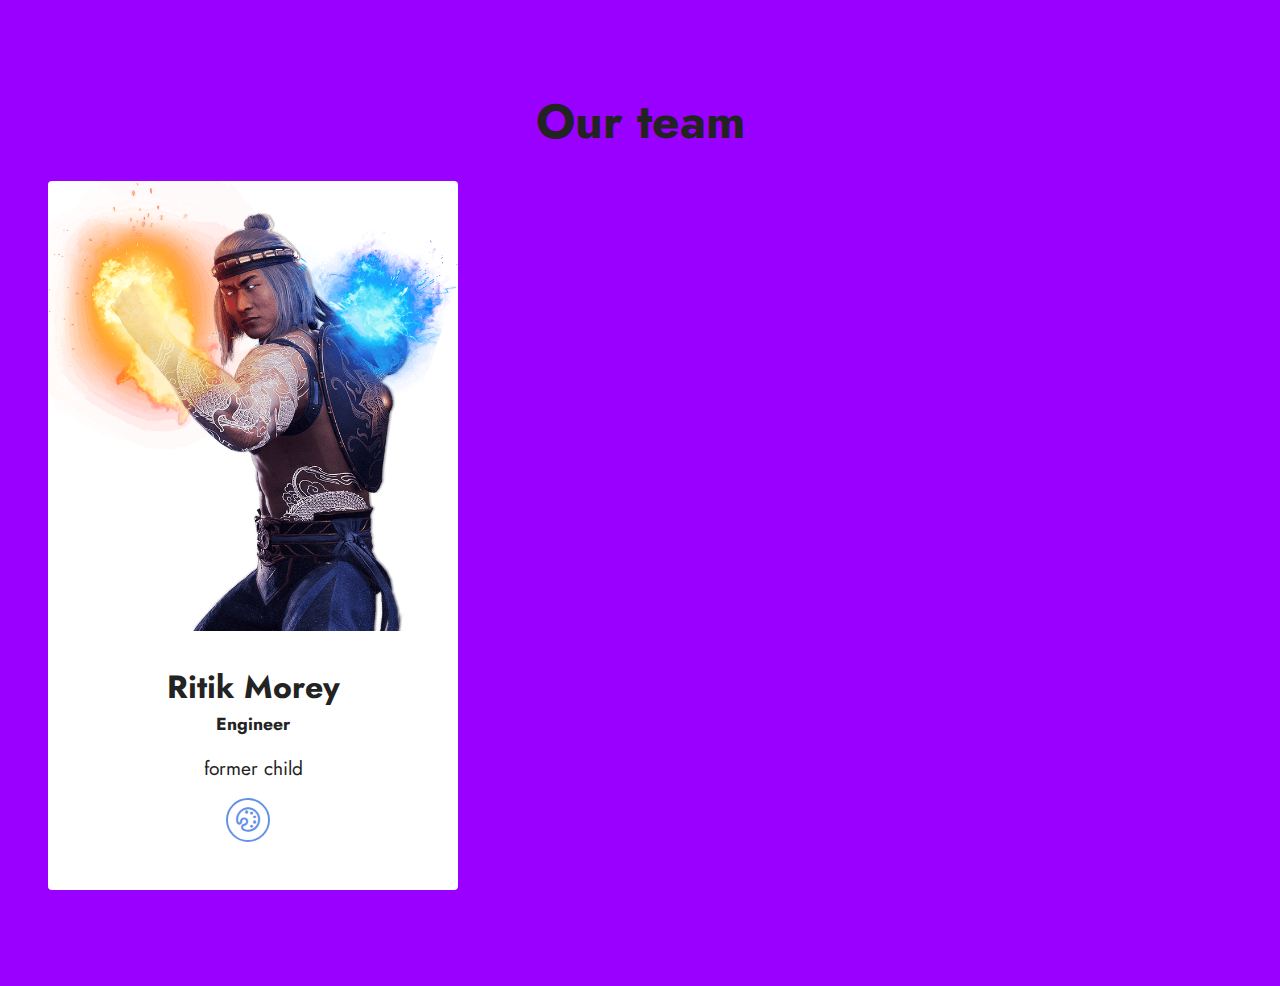
==== index.html @ e0fc1a39 "changed" ====
<!DOCTYPE html>
<html  >
<head>
  <!-- Site made with Mobirise Website Builder v5.6.8, https://mobirise.com -->
  <meta charset="UTF-8">
  <meta http-equiv="X-UA-Compatible" content="IE=edge">
  <meta name="generator" content="Mobirise v5.6.8, mobirise.com">
  <meta name="twitter:card" content="summary_large_image"/>
  <meta name="twitter:image:src" content="">
  <meta property="og:image" content="">
  <meta name="twitter:title" content="Home">
  <meta name="viewport" content="width=device-width, initial-scale=1, minimum-scale=1">
  <link rel="shortcut icon" href="assets/images/logo5.png" type="image/x-icon">
  <meta name="description" content="">
  
  
  <title>Home</title>
  <link rel="stylesheet" href="assets/web/assets/mobirise-icons2/mobirise2.css">
  <link rel="stylesheet" href="assets/bootstrap/css/bootstrap.min.css">
  <link rel="stylesheet" href="assets/bootstrap/css/bootstrap-grid.min.css">
  <link rel="stylesheet" href="assets/bootstrap/css/bootstrap-reboot.min.css">
  <link rel="stylesheet" href="assets/socicon/css/styles.css">
  <link rel="stylesheet" href="assets/theme/css/style.css">
  <link rel="preload" href="https://fonts.googleapis.com/css2?family=Jost:ital,wght@0,400;0,700;1,400;1,700&display=swap&display=swap" as="style" onload="this.onload=null;this.rel='stylesheet'">
  <noscript><link rel="stylesheet" href="https://fonts.googleapis.com/css2?family=Jost:ital,wght@0,400;0,700;1,400;1,700&display=swap&display=swap"></noscript>
  <link rel="preload" as="style" href="assets/mobirise/css/mbr-additional.css"><link rel="stylesheet" href="assets/mobirise/css/mbr-additional.css" type="text/css">
  
  
  
  
</head>
<body>
  
  <section data-bs-version="5.1" class="slider3 mbr-embla cid-t9EJENWZpy" id="slider3-4">
    

    
    
    <div class="position-relative text-center">
        <div class="col-12">
            <h3 class="mbr-section-title mbr-fonts-style align-center mb-4 display-2">
                <strong>Our team</strong>
            </h3>
            
        </div>
        <div class="embla" data-skip-snaps="true" data-align="center" data-contain-scroll="trimSnaps" data-auto-play-interval="5" data-draggable="true">
            <div class="embla__viewport container-fluid">
                <div class="embla__container">
                    <div class="embla__slide slider-image item active" style="margin-left: 1rem; margin-right: 1rem;">
                        <div class="card-wrap">
                            <div class="item-wrapper position-relative">
                                <div class="image-wrap">
                                    <img src="assets/images/mortal-kombat-png-file-download-free.png" alt="Mobirise Website Builder" data-slide-to="1" data-bs-slide-to="1">
                                </div>
                            </div>
                            <div class="content-wrap">
                                <h5 class="mbr-section-title card-title mbr-fonts-style align-center m-0 display-5">
                                    <strong>Ritik Morey</strong></h5>
                                <h6 class="mbr-role mbr-fonts-style align-center mb-3 display-4">
                                    <strong>Engineer</strong></h6>
                                <p class="card-text mbr-fonts-style align-center display-7">
                                    former child</p>
                                <div class="social-row display-7">
                                    <div class="soc-item">
                                        <a href="page1.html" target="_blank">
                                            <span class="mbr-iconfont mobi-mbri-change-style mobi-mbri"></span>
                                        </a>
                                    </div>
                                    
                                    
                                    
                                    
                                </div>
                                
                            </div>
                        </div>
                    </div>
                    
                    
                    
                </div>
            </div>
        </div>
    </div>
</section>
  
  
</body>
</html>
---- assets/web/assets/mobirise-icons2/mobirise2.css ----
@font-face {
  font-family: 'Moririse2';
  font-display: swap;
  src:  url('mobirise2.eot?f2bix4');
  src:  url('mobirise2.eot?f2bix4#iefix') format('embedded-opentype'),
    url('mobirise2.ttf?f2bix4') format('truetype'),
    url('mobirise2.woff?f2bix4') format('woff'),
    url('mobirise2.svg?f2bix4#mobirise2') format('svg');
  font-weight: normal;
  font-style: normal;
}

[class^="mobi-"], [class*=" mobi-"] {
  /* use !important to prevent issues with browser extensions that change fonts */
  font-family: 'Moririse2' !important;
  speak: none;
  font-style: normal;
  font-weight: normal;
  font-variant: normal;
  text-transform: none;
  line-height: 1;

  /* Better Font Rendering =========== */
  -webkit-font-smoothing: antialiased;
  -moz-osx-font-smoothing: grayscale;
}

.mobi-mbri-add-submenu:before {
  content: "\e900";
}
.mobi-mbri-alert:before {
  content: "\e901";
}
.mobi-mbri-align-center:before {
  content: "\e902";
}
.mobi-mbri-align-justify:before {
  content: "\e903";
}
.mobi-mbri-align-left:before {
  content: "\e904";
}
.mobi-mbri-align-right:before {
  content: "\e905";
}
.mobi-mbri-android:before {
  content: "\e906";
}
.mobi-mbri-apple:before {
  content: "\e907";
}
.mobi-mbri-arrow-down:before {
  content: "\e908";
}
.mobi-mbri-arrow-next:before {
  content: "\e909";
}
.mobi-mbri-arrow-prev:before {
  content: "\e90a";
}
.mobi-mbri-arrow-up:before {
  content: "\e90b";
}
.mobi-mbri-bold:before {
  content: "\e90c";
}
.mobi-mbri-bookmark:before {
  content: "\e90d";
}
.mobi-mbri-bootstrap:before {
  content: "\e90e";
}
.mobi-mbri-briefcase:before {
  content: "\e90f";
}
.mobi-mbri-browse:before {
  content: "\e910";
}
.mobi-mbri-bulleted-list:before {
  content: "\e911";
}
.mobi-mbri-calendar:before {
  content: "\e912";
}
.mobi-mbri-camera:before {
  content: "\e913";
}
.mobi-mbri-cart-add:before {
  content: "\e914";
}
.mobi-mbri-cart-full:before {
  content: "\e915";
}
.mobi-mbri-cash:before {
  content: "\e916";
}
.mobi-mbri-change-style:before {
  content: "\e917";
}
.mobi-mbri-chat:before {
  content: "\e918";
}
.mobi-mbri-clock:before {
  content: "\e919";
}
.mobi-mbri-close:before {
  content: "\e91a";
}
.mobi-mbri-cloud:before {
  content: "\e91b";
}
.mobi-mbri-code:before {
  content: "\e91c";
}
.mobi-mbri-contact-form:before {
  content: "\e91d";
}
.mobi-mbri-credit-card:before {
  content: "\e91e";
}
.mobi-mbri-cursor-click:before {
  content: "\e91f";
}
.mobi-mbri-cust-feedback:before {
  content: "\e920";
}
.mobi-mbri-database:before {
  content: "\e921";
}
.mobi-mbri-delivery:before {
  content: "\e922";
}
.mobi-mbri-desktop:before {
  content: "\e923";
}
.mobi-mbri-devices:before {
  content: "\e924";
}
.mobi-mbri-down:before {
  content: "\e925";
}
.mobi-mbri-download-2:before {
  content: "\e926";
}
.mobi-mbri-download:before {
  content: "\e927";
}
.mobi-mbri-drag-n-drop-2:before {
  content: "\e928";
}
.mobi-mbri-drag-n-drop:before {
  content: "\e929";
}
.mobi-mbri-edit-2:before {
  content: "\e92a";
}
.mobi-mbri-edit:before {
  content: "\e92b";
}
.mobi-mbri-error:before {
  content: "\e92c";
}
.mobi-mbri-extension:before {
  content: "\e92d";
}
.mobi-mbri-features:before {
  content: "\e92e";
}
.mobi-mbri-file:before {
  content: "\e92f";
}
.mobi-mbri-flag:before {
  content: "\e930";
}
.mobi-mbri-folder:before {
  content: "\e931";
}
.mobi-mbri-gift:before {
  content: "\e932";
}
.mobi-mbri-github:before {
  content: "\e933";
}
.mobi-mbri-globe-2:before {
  content: "\e934";
}
.mobi-mbri-globe:before {
  content: "\e935";
}
.mobi-mbri-growing-chart:before {
  content: "\e936";
}
.mobi-mbri-hearth:before {
  content: "\e937";
}
.mobi-mbri-help:before {
  content: "\e938";
}
.mobi-mbri-home:before {
  content: "\e939";
}
.mobi-mbri-hot-cup:before {
  content: "\e93a";
}
.mobi-mbri-idea:before {
  content: "\e93b";
}
.mobi-mbri-image-gallery:before {
  content: "\e93c";
}
.mobi-mbri-image-slider:before {
  content: "\e93d";
}
.mobi-mbri-info:before {
  content: "\e93e";
}
.mobi-mbri-italic:before {
  content: "\e93f";
}
.mobi-mbri-key:before {
  content: "\e940";
}
.mobi-mbri-laptop:before {
  content: "\e941";
}
.mobi-mbri-layers:before {
  content: "\e942";
}
.mobi-mbri-left-right:before {
  content: "\e943";
}
.mobi-mbri-left:before {
  content: "\e944";
}
.mobi-mbri-letter:before {
  content: "\e945";
}
.mobi-mbri-like:before {
  content: "\e946";
}
.mobi-mbri-link:before {
  content: "\e947";
}
.mobi-mbri-lock:before {
  content: "\e948";
}
.mobi-mbri-login:before {
  content: "\e949";
}
.mobi-mbri-logout:before {
  content: "\e94a";
}
.mobi-mbri-magic-stick:before {
  content: "\e94b";
}
.mobi-mbri-map-pin:before {
  content: "\e94c";
}
.mobi-mbri-menu:before {
  content: "\e94d";
}
.mobi-mbri-mobile-2:before {
  content: "\e94e";
}
.mobi-mbri-mobile-horizontal:before {
  content: "\e94f";
}
.mobi-mbri-mobile:before {
  content: "\e950";
}
.mobi-mbri-mobirise:before {
  content: "\e951";
}
.mobi-mbri-more-horizontal:before {
  content: "\e952";
}
.mobi-mbri-more-vertical:before {
  content: "\e953";
}
.mobi-mbri-music:before {
  content: "\e954";
}
.mobi-mbri-new-file:before {
  content: "\e955";
}
.mobi-mbri-numbered-list:before {
  content: "\e956";
}
.mobi-mbri-opened-folder:before {
  content: "\e957";
}
.mobi-mbri-pages:before {
  content: "\e958";
}
.mobi-mbri-paper-plane:before {
  content: "\e959";
}
.mobi-mbri-paperclip:before {
  content: "\e95a";
}
.mobi-mbri-phone:before {
  content: "\e95b";
}
.mobi-mbri-photo:before {
  content: "\e95c";
}
.mobi-mbri-photos:before {
  content: "\e95d";
}
.mobi-mbri-pin:before {
  content: "\e95e";
}
.mobi-mbri-play:before {
  content: "\e95f";
}
.mobi-mbri-plus:before {
  content: "\e960";
}
.mobi-mbri-preview:before {
  content: "\e961";
}
.mobi-mbri-print:before {
  content: "\e962";
}
.mobi-mbri-protect:before {
  content: "\e963";
}
.mobi-mbri-question:before {
  content: "\e964";
}
.mobi-mbri-quote-left:before {
  content: "\e965";
}
.mobi-mbri-quote-right:before {
  content: "\e966";
}
.mobi-mbri-redo:before {
  content: "\e967";
}
.mobi-mbri-refresh:before {
  content: "\e968";
}
.mobi-mbri-responsive-2:before {
  content: "\e969";
}
.mobi-mbri-responsive:before {
  content: "\e96a";
}
.mobi-mbri-right:before {
  content: "\e96b";
}
.mobi-mbri-rocket:before {
  content: "\e96c";
}
.mobi-mbri-sad-face:before {
  content: "\e96d";
}
.mobi-mbri-sale:before {
  content: "\e96e";
}
.mobi-mbri-save:before {
  content: "\e96f";
}
.mobi-mbri-search:before {
  content: "\e970";
}
.mobi-mbri-setting-2:before {
  content: "\e971";
}
.mobi-mbri-setting-3:before {
  content: "\e972";
}
.mobi-mbri-setting:before {
  content: "\e973";
}
.mobi-mbri-share:before {
  content: "\e974";
}
.mobi-mbri-shopping-bag:before {
  content: "\e975";
}
.mobi-mbri-shopping-basket:before {
  content: "\e976";
}
.mobi-mbri-shopping-cart:before {
  content: "\e977";
}
.mobi-mbri-sites:before {
  content: "\e978";
}
.mobi-mbri-smile-face:before {
  content: "\e979";
}
.mobi-mbri-speed:before {
  content: "\e97a";
}
.mobi-mbri-star:before {
  content: "\e97b";
}
.mobi-mbri-success:before {
  content: "\e97c";
}
.mobi-mbri-sun:before {
  content: "\e97d";
}
.mobi-mbri-sun2:before {
  content: "\e97e";
}
.mobi-mbri-tablet-vertical:before {
  content: "\e97f";
}
.mobi-mbri-tablet:before {
  content: "\e980";
}
.mobi-mbri-target:before {
  content: "\e981";
}
.mobi-mbri-timer:before {
  content: "\e982";
}
.mobi-mbri-to-ftp:before {
  content: "\e983";
}
.mobi-mbri-to-local-drive:before {
  content: "\e984";
}
.mobi-mbri-touch-swipe:before {
  content: "\e985";
}
.mobi-mbri-touch:before {
  content: "\e986";
}
.mobi-mbri-trash:before {
  content: "\e987";
}
.mobi-mbri-underline:before {
  content: "\e988";
}
.mobi-mbri-undo:before {
  content: "\e989";
}
.mobi-mbri-unlink:before {
  content: "\e98a";
}
.mobi-mbri-unlock:before {
  content: "\e98b";
}
.mobi-mbri-up-down:before {
  content: "\e98c";
}
.mobi-mbri-up:before {
  content: "\e98d";
}
.mobi-mbri-update:before {
  content: "\e98e";
}
.mobi-mbri-upload-2:before {
  content: "\e98f";
}
.mobi-mbri-upload:before {
  content: "\e990";
}
.mobi-mbri-user-2:before {
  content: "\e991";
}
.mobi-mbri-user:before {
  content: "\e992";
}
.mobi-mbri-users:before {
  content: "\e993";
}
.mobi-mbri-video-play:before {
  content: "\e994";
}
.mobi-mbri-video:before {
  content: "\e995";
}
.mobi-mbri-watch:before {
  content: "\e996";
}
.mobi-mbri-website-theme-2:before {
  content: "\e997";
}
.mobi-mbri-website-theme:before {
  content: "\e998";
}
.mobi-mbri-wifi:before {
  content: "\e999";
}
.mobi-mbri-windows:before {
  content: "\e99a";
}
.mobi-mbri-zoom-in:before {
  content: "\e99b";
}
.mobi-mbri-zoom-out:before {
  content: "\e99c";
}
---- assets/socicon/css/styles.css ----
@charset "UTF-8";

@font-face {
  font-family: 'Socicon';
  src:  url('../fonts/socicon.eot');
  src:  url('../fonts/socicon.eot?#iefix') format('embedded-opentype'),
    url('../fonts/socicon.woff2') format('woff2'),
    url('../fonts/socicon.ttf') format('truetype'),
    url('../fonts/socicon.woff') format('woff'),
    url('../fonts/socicon.svg#socicon') format('svg');
  font-weight: normal;
  font-style: normal;
  font-display: swap;
}

[data-icon]:before {
  font-family: "socicon" !important;
  content: attr(data-icon);
  font-style: normal !important;
  font-weight: normal !important;
  font-variant: normal !important;
  text-transform: none !important;
  speak: none;
  line-height: 1;
  -webkit-font-smoothing: antialiased;
  -moz-osx-font-smoothing: grayscale;
}

[class^="socicon-"], [class*=" socicon-"] {
  /* use !important to prevent issues with browser extensions that change fonts */
  font-family: 'Socicon' !important;
  speak: none;
  font-style: normal;
  font-weight: normal;
  font-variant: normal;
  text-transform: none;
  line-height: 1;

  /* Better Font Rendering =========== */
  -webkit-font-smoothing: antialiased;
  -moz-osx-font-smoothing: grayscale;
}

.socicon-eitaa:before {
  content: "\e97c";
}
.socicon-soroush:before {
  content: "\e97d";
}
.socicon-bale:before {
  content: "\e97e";
}
.socicon-zazzle:before {
  content: "\e97b";
}
.socicon-society6:before {
  content: "\e97a";
}
.socicon-redbubble:before {
  content: "\e979";
}
.socicon-avvo:before {
  content: "\e978";
}
.socicon-stitcher:before {
  content: "\e977";
}
.socicon-googlehangouts:before {
  content: "\e974";
}
.socicon-dlive:before {
  content: "\e975";
}
.socicon-vsco:before {
  content: "\e976";
}
.socicon-flipboard:before {
  content: "\e973";
}
.socicon-ubuntu:before {
  content: "\e958";
}
.socicon-artstation:before {
  content: "\e959";
}
.socicon-invision:before {
  content: "\e95a";
}
.socicon-torial:before {
  content: "\e95b";
}
.socicon-collectorz:before {
  content: "\e95c";
}
.socicon-seenthis:before {
  content: "\e95d";
}
.socicon-googleplaymusic:before {
  content: "\e95e";
}
.socicon-debian:before {
  content: "\e95f";
}
.socicon-filmfreeway:before {
  content: "\e960";
}
.socicon-gnome:before {
  content: "\e961";
}
.socicon-itchio:before {
  content: "\e962";
}
.socicon-jamendo:before {
  content: "\e963";
}
.socicon-mix:before {
  content: "\e964";
}
.socicon-sharepoint:before {
  content: "\e965";
}
.socicon-tinder:before {
  content: "\e966";
}
.socicon-windguru:before {
  content: "\e967";
}
.socicon-cdbaby:before {
  content: "\e968";
}
.socicon-elementaryos:before {
  content: "\e969";
}
.socicon-stage32:before {
  content: "\e96a";
}
.socicon-tiktok:before {
  content: "\e96b";
}
.socicon-gitter:before {
  content: "\e96c";
}
.socicon-letterboxd:before {
  content: "\e96d";
}
.socicon-threema:before {
  content: "\e96e";
}
.socicon-splice:before {
  content: "\e96f";
}
.socicon-metapop:before {
  content: "\e970";
}
.socicon-naver:before {
  content: "\e971";
}
.socicon-remote:before {
  content: "\e972";
}
.socicon-internet:before {
  content: "\e957";
}
.socicon-moddb:before {
  content: "\e94b";
}
.socicon-indiedb:before {
  content: "\e94c";
}
.socicon-traxsource:before {
  content: "\e94d";
}
.socicon-gamefor:before {
  content: "\e94e";
}
.socicon-pixiv:before {
  content: "\e94f";
}
.socicon-myanimelist:before {
  content: "\e950";
}
.socicon-blackberry:before {
  content: "\e951";
}
.socicon-wickr:before {
  content: "\e952";
}
.socicon-spip:before {
  content: "\e953";
}
.socicon-napster:before {
  content: "\e954";
}
.socicon-beatport:before {
  content: "\e955";
}
.socicon-hackerone:before {
  content: "\e956";
}
.socicon-hackernews:before {
  content: "\e946";
}
.socicon-smashwords:before {
  content: "\e947";
}
.socicon-kobo:before {
  content: "\e948";
}
.socicon-bookbub:before {
  content: "\e949";
}
.socicon-mailru:before {
  content: "\e94a";
}
.socicon-gitlab:before {
  content: "\e945";
}
.socicon-instructables:before {
  content: "\e944";
}
.socicon-portfolio:before {
  content: "\e943";
}
.socicon-codered:before {
  content: "\e940";
}
.socicon-origin:before {
  content: "\e941";
}
.socicon-nextdoor:before {
  content: "\e942";
}
.socicon-udemy:before {
  content: "\e93f";
}
.socicon-livemaster:before {
  content: "\e93e";
}
.socicon-crunchbase:before {
  content: "\e93b";
}
.socicon-homefy:before {
  content: "\e93c";
}
.socicon-calendly:before {
  content: "\e93d";
}
.socicon-realtor:before {
  content: "\e90f";
}
.socicon-tidal:before {
  content: "\e910";
}
.socicon-qobuz:before {
  content: "\e911";
}
.socicon-natgeo:before {
  content: "\e912";
}
.socicon-mastodon:before {
  content: "\e913";
}
.socicon-unsplash:before {
  content: "\e914";
}
.socicon-homeadvisor:before {
  content: "\e915";
}
.socicon-angieslist:before {
  content: "\e916";
}
.socicon-codepen:before {
  content: "\e917";
}
.socicon-slack:before {
  content: "\e918";
}
.socicon-openaigym:before {
  content: "\e919";
}
.socicon-logmein:before {
  content: "\e91a";
}
.socicon-fiverr:before {
  content: "\e91b";
}
.socicon-gotomeeting:before {
  content: "\e91c";
}
.socicon-aliexpress:before {
  content: "\e91d";
}
.socicon-guru:before {
  content: "\e91e";
}
.socicon-appstore:before {
  content: "\e91f";
}
.socicon-homes:before {
  content: "\e920";
}
.socicon-zoom:before {
  content: "\e921";
}
.socicon-alibaba:before {
  content: "\e922";
}
.socicon-craigslist:before {
  content: "\e923";
}
.socicon-wix:before {
  content: "\e924";
}
.socicon-redfin:before {
  content: "\e925";
}
.socicon-googlecalendar:before {
  content: "\e926";
}
.socicon-shopify:before {
  content: "\e927";
}
.socicon-freelancer:before {
  content: "\e928";
}
.socicon-seedrs:before {
  content: "\e929";
}
.socicon-bing:before {
  content: "\e92a";
}
.socicon-doodle:before {
  content: "\e92b";
}
.socicon-bonanza:before {
  content: "\e92c";
}
.socicon-squarespace:before {
  content: "\e92d";
}
.socicon-toptal:before {
  content: "\e92e";
}
.socicon-gust:before {
  content: "\e92f";
}
.socicon-ask:before {
  content: "\e930";
}
.socicon-trulia:before {
  content: "\e931";
}
.socicon-loomly:before {
  content: "\e932";
}
.socicon-ghost:before {
  content: "\e933";
}
.socicon-upwork:before {
  content: "\e934";
}
.socicon-fundable:before {
  content: "\e935";
}
.socicon-booking:before {
  content: "\e936";
}
.socicon-googlemaps:before {
  content: "\e937";
}
.socicon-zillow:before {
  content: "\e938";
}
.socicon-niconico:before {
  content: "\e939";
}
.socicon-toneden:before {
  content: "\e93a";
}
.socicon-augment:before {
  content: "\e908";
}
.socicon-bitbucket:before {
  content: "\e909";
}
.socicon-fyuse:before {
  content: "\e90a";
}
.socicon-yt-gaming:before {
  content: "\e90b";
}
.socicon-sketchfab:before {
  content: "\e90c";
}
.socicon-mobcrush:before {
  content: "\e90d";
}
.socicon-microsoft:before {
  content: "\e90e";
}
.socicon-pandora:before {
  content: "\e907";
}
.socicon-messenger:before {
  content: "\e906";
}
.socicon-gamewisp:before {
  content: "\e905";
}
.socicon-bloglovin:before {
  content: "\e904";
}
.socicon-tunein:before {
  content: "\e903";
}
.socicon-gamejolt:before {
  content: "\e901";
}
.socicon-trello:before {
  content: "\e902";
}
.socicon-spreadshirt:before {
  content: "\e900";
}
.socicon-500px:before {
  content: "\e000";
}
.socicon-8tracks:before {
  content: "\e001";
}
.socicon-airbnb:before {
  content: "\e002";
}
.socicon-alliance:before {
  content: "\e003";
}
.socicon-amazon:before {
  content: "\e004";
}
.socicon-amplement:before {
  content: "\e005";
}
.socicon-android:before {
  content: "\e006";
}
.socicon-angellist:before {
  content: "\e007";
}
.socicon-apple:before {
  content: "\e008";
}
.socicon-appnet:before {
  content: "\e009";
}
.socicon-baidu:before {
  content: "\e00a";
}
.socicon-bandcamp:before {
  content: "\e00b";
}
.socicon-battlenet:before {
  content: "\e00c";
}
.socicon-mixer:before {
  content: "\e00d";
}
.socicon-bebee:before {
  content: "\e00e";
}
.socicon-bebo:before {
  content: "\e00f";
}
.socicon-behance:before {
  content: "\e010";
}
.socicon-blizzard:before {
  content: "\e011";
}
.socicon-blogger:before {
  content: "\e012";
}
.socicon-buffer:before {
  content: "\e013";
}
.socicon-chrome:before {
  content: "\e014";
}
.socicon-coderwall:before {
  content: "\e015";
}
.socicon-curse:before {
  content: "\e016";
}
.socicon-dailymotion:before {
  content: "\e017";
}
.socicon-deezer:before {
  content: "\e018";
}
.socicon-delicious:before {
  content: "\e019";
}
.socicon-deviantart:before {
  content: "\e01a";
}
.socicon-diablo:before {
  content: "\e01b";
}
.socicon-digg:before {
  content: "\e01c";
}
.socicon-discord:before {
  content: "\e01d";
}
.socicon-disqus:before {
  content: "\e01e";
}
.socicon-douban:before {
  content: "\e01f";
}
.socicon-draugiem:before {
  content: "\e020";
}
.socicon-dribbble:before {
  content: "\e021";
}
.socicon-drupal:before {
  content: "\e022";
}
.socicon-ebay:before {
  content: "\e023";
}
.socicon-ello:before {
  content: "\e024";
}
.socicon-endomodo:before {
  content: "\e025";
}
.socicon-envato:before {
  content: "\e026";
}
.socicon-etsy:before {
  content: "\e027";
}
.socicon-facebook:before {
  content: "\e028";
}
.socicon-feedburner:before {
  content: "\e029";
}
.socicon-filmweb:before {
  content: "\e02a";
}
.socicon-firefox:before {
  content: "\e02b";
}
.socicon-flattr:before {
  content: "\e02c";
}
.socicon-flickr:before {
  content: "\e02d";
}
.socicon-formulr:before {
  content: "\e02e";
}
.socicon-forrst:before {
  content: "\e02f";
}
.socicon-foursquare:before {
  content: "\e030";
}
.socicon-friendfeed:before {
  content: "\e031";
}
.socicon-github:before {
  content: "\e032";
}
.socicon-goodreads:before {
  content: "\e033";
}
.socicon-google:before {
  content: "\e034";
}
.socicon-googlescholar:before {
  content: "\e035";
}
.socicon-googlegroups:before {
  content: "\e036";
}
.socicon-googlephotos:before {
  content: "\e037";
}
.socicon-googleplus:before {
  content: "\e038";
}
.socicon-grooveshark:before {
  content: "\e039";
}
.socicon-hackerrank:before {
  content: "\e03a";
}
.socicon-hearthstone:before {
  content: "\e03b";
}
.socicon-hellocoton:before {
  content: "\e03c";
}
.socicon-heroes:before {
  content: "\e03d";
}
.socicon-smashcast:before {
  content: "\e03e";
}
.socicon-horde:before {
  content: "\e03f";
}
.socicon-houzz:before {
  content: "\e040";
}
.socicon-icq:before {
  content: "\e041";
}
.socicon-identica:before {
  content: "\e042";
}
.socicon-imdb:before {
  content: "\e043";
}
.socicon-instagram:before {
  content: "\e044";
}
.socicon-issuu:before {
  content: "\e045";
}
.socicon-istock:before {
  content: "\e046";
}
.socicon-itunes:before {
  content: "\e047";
}
.socicon-keybase:before {
  content: "\e048";
}
.socicon-lanyrd:before {
  content: "\e049";
}
.socicon-lastfm:before {
  content: "\e04a";
}
.socicon-line:before {
  content: "\e04b";
}
.socicon-linkedin:before {
  content: "\e04c";
}
.socicon-livejournal:before {
  content: "\e04d";
}
.socicon-lyft:before {
  content: "\e04e";
}
.socicon-macos:before {
  content: "\e04f";
}
.socicon-mail:before {
  content: "\e050";
}
.socicon-medium:before {
  content: "\e051";
}
.socicon-meetup:before {
  content: "\e052";
}
.socicon-mixcloud:before {
  content: "\e053";
}
.socicon-modelmayhem:before {
  content: "\e054";
}
.socicon-mumble:before {
  content: "\e055";
}
.socicon-myspace:before {
  content: "\e056";
}
.socicon-newsvine:before {
  content: "\e057";
}
.socicon-nintendo:before {
  content: "\e058";
}
.socicon-npm:before {
  content: "\e059";
}
.socicon-odnoklassniki:before {
  content: "\e05a";
}
.socicon-openid:before {
  content: "\e05b";
}
.socicon-opera:before {
  content: "\e05c";
}
.socicon-outlook:before {
  content: "\e05d";
}
.socicon-overwatch:before {
  content: "\e05e";
}
.socicon-patreon:before {
  content: "\e05f";
}
.socicon-paypal:before {
  content: "\e060";
}
.socicon-periscope:before {
  content: "\e061";
}
.socicon-persona:before {
  content: "\e062";
}
.socicon-pinterest:before {
  content: "\e063";
}
.socicon-play:before {
  content: "\e064";
}
.socicon-player:before {
  content: "\e065";
}
.socicon-playstation:before {
  content: "\e066";
}
.socicon-pocket:before {
  content: "\e067";
}
.socicon-qq:before {
  content: "\e068";
}
.socicon-quora:before {
  content: "\e069";
}
.socicon-raidcall:before {
  content: "\e06a";
}
.socicon-ravelry:before {
  content: "\e06b";
}
.socicon-reddit:before {
  content: "\e06c";
}
.socicon-renren:before {
  content: "\e06d";
}
.socicon-researchgate:before {
  content: "\e06e";
}
.socicon-residentadvisor:before {
  content: "\e06f";
}
.socicon-reverbnation:before {
  content: "\e070";
}
.socicon-rss:before {
  content: "\e071";
}
.socicon-sharethis:before {
  content: "\e072";
}
.socicon-skype:before {
  content: "\e073";
}
.socicon-slideshare:before {
  content: "\e074";
}
.socicon-smugmug:before {
  content: "\e075";
}
.socicon-snapchat:before {
  content: "\e076";
}
.socicon-songkick:before {
  content: "\e077";
}
.socicon-soundcloud:before {
  content: "\e078";
}
.socicon-spotify:before {
  content: "\e079";
}
.socicon-stackexchange:before {
  content: "\e07a";
}
.socicon-stackoverflow:before {
  content: "\e07b";
}
.socicon-starcraft:before {
  content: "\e07c";
}
.socicon-stayfriends:before {
  content: "\e07d";
}
.socicon-steam:before {
  content: "\e07e";
}
.socicon-storehouse:before {
  content: "\e07f";
}
.socicon-strava:before {
  content: "\e080";
}
.socicon-streamjar:before {
  content: "\e081";
}
.socicon-stumbleupon:before {
  content: "\e082";
}
.socicon-swarm:before {
  content: "\e083";
}
.socicon-teamspeak:before {
  content: "\e084";
}
.socicon-teamviewer:before {
  content: "\e085";
}
.socicon-technorati:before {
  content: "\e086";
}
.socicon-telegram:before {
  content: "\e087";
}
.socicon-tripadvisor:before {
  content: "\e088";
}
.socicon-tripit:before {
  content: "\e089";
}
.socicon-triplej:before {
  content: "\e08a";
}
.socicon-tumblr:before {
  content: "\e08b";
}
.socicon-twitch:before {
  content: "\e08c";
}
.socicon-twitter:before {
  content: "\e08d";
}
.socicon-uber:before {
  content: "\e08e";
}
.socicon-ventrilo:before {
  content: "\e08f";
}
.socicon-viadeo:before {
  content: "\e090";
}
.socicon-viber:before {
  content: "\e091";
}
.socicon-viewbug:before {
  content: "\e092";
}
.socicon-vimeo:before {
  content: "\e093";
}
.socicon-vine:before {
  content: "\e094";
}
.socicon-vkontakte:before {
  content: "\e095";
}
.socicon-warcraft:before {
  content: "\e096";
}
.socicon-wechat:before {
  content: "\e097";
}
.socicon-weibo:before {
  content: "\e098";
}
.socicon-whatsapp:before {
  content: "\e099";
}
.socicon-wikipedia:before {
  content: "\e09a";
}
.socicon-windows:before {
  content: "\e09b";
}
.socicon-wordpress:before {
  content: "\e09c";
}
.socicon-wykop:before {
  content: "\e09d";
}
.socicon-xbox:before {
  content: "\e09e";
}
.socicon-xing:before {
  content: "\e09f";
}
.socicon-yahoo:before {
  content: "\e0a0";
}
.socicon-yammer:before {
  content: "\e0a1";
}
.socicon-yandex:before {
  content: "\e0a2";
}
.socicon-yelp:before {
  content: "\e0a3";
}
.socicon-younow:before {
  content: "\e0a4";
}
.socicon-youtube:before {
  content: "\e0a5";
}
.socicon-zapier:before {
  content: "\e0a6";
}
.socicon-zerply:before {
  content: "\e0a7";
}
.socicon-zomato:before {
  content: "\e0a8";
}
.socicon-zynga:before {
  content: "\e0a9";
}
---- assets/theme/css/style.css ----
@charset "UTF-8";
section {
  background-color: #ffffff;
}

body {
  font-style: normal;
  line-height: 1.5;
  font-weight: 400;
  color: #232323;
  position: relative;
}

button {
  background-color: transparent;
  border-color: transparent;
}

section,
.container,
.container-fluid {
  position: relative;
  word-wrap: break-word;
}

a.mbr-iconfont:hover {
  text-decoration: none;
}

.article .lead p,
.article .lead ul,
.article .lead ol,
.article .lead pre,
.article .lead blockquote {
  margin-bottom: 0;
}

a {
  font-style: normal;
  font-weight: 400;
  cursor: pointer;
}
a, a:hover {
  text-decoration: none;
}

.mbr-section-title {
  font-style: normal;
  line-height: 1.3;
}

.mbr-section-subtitle {
  line-height: 1.3;
}

.mbr-text {
  font-style: normal;
  line-height: 1.7;
}

h1,
h2,
h3,
h4,
h5,
h6,
.display-1,
.display-2,
.display-4,
.display-5,
.display-7,
span,
p,
a {
  line-height: 1;
  word-break: break-word;
  word-wrap: break-word;
  font-weight: 400;
}

b,
strong {
  font-weight: bold;
}

input:-webkit-autofill, input:-webkit-autofill:hover, input:-webkit-autofill:focus, input:-webkit-autofill:active {
  transition-delay: 9999s;
  -webkit-transition-property: background-color, color;
  transition-property: background-color, color;
}

textarea[type=hidden] {
  display: none;
}

section {
  background-position: 50% 50%;
  background-repeat: no-repeat;
  background-size: cover;
}
section .mbr-background-video,
section .mbr-background-video-preview {
  position: absolute;
  bottom: 0;
  left: 0;
  right: 0;
  top: 0;
}

.hidden {
  visibility: hidden;
}

.mbr-z-index20 {
  z-index: 20;
}

/*! Base colors */
.mbr-white {
  color: #ffffff;
}

.mbr-black {
  color: #111111;
}

.mbr-bg-white {
  background-color: #ffffff;
}

.mbr-bg-black {
  background-color: #000000;
}

/*! Text-aligns */
.align-left {
  text-align: left;
}

.align-center {
  text-align: center;
}

.align-right {
  text-align: right;
}

/*! Font-weight  */
.mbr-light {
  font-weight: 300;
}

.mbr-regular {
  font-weight: 400;
}

.mbr-semibold {
  font-weight: 500;
}

.mbr-bold {
  font-weight: 700;
}

/*! Media  */
.media-content {
  flex-basis: 100%;
}

.media-container-row {
  display: flex;
  flex-direction: row;
  flex-wrap: wrap;
  justify-content: center;
  align-content: center;
  align-items: start;
}
.media-container-row .media-size-item {
  width: 400px;
}

.media-container-column {
  display: flex;
  flex-direction: column;
  flex-wrap: wrap;
  justify-content: center;
  align-content: center;
  align-items: stretch;
}
.media-container-column > * {
  width: 100%;
}

@media (min-width: 992px) {
  .media-container-row {
    flex-wrap: nowrap;
  }
}
figure {
  margin-bottom: 0;
  overflow: hidden;
}

figure[mbr-media-size] {
  transition: width 0.1s;
}

img,
iframe {
  display: block;
  width: 100%;
}

.card {
  background-color: transparent;
  border: none;
}

.card-box {
  width: 100%;
}

.card-img {
  text-align: center;
  flex-shrink: 0;
  -webkit-flex-shrink: 0;
}

.media {
  max-width: 100%;
  margin: 0 auto;
}

.mbr-figure {
  align-self: center;
}

.media-container > div {
  max-width: 100%;
}

.mbr-figure img,
.card-img img {
  width: 100%;
}

@media (max-width: 991px) {
  .media-size-item {
    width: auto !important;
  }

  .media {
    width: auto;
  }

  .mbr-figure {
    width: 100% !important;
  }
}
/*! Buttons */
.mbr-section-btn {
  margin-left: -0.6rem;
  margin-right: -0.6rem;
  font-size: 0;
}

.btn {
  font-weight: 600;
  border-width: 1px;
  font-style: normal;
  margin: 0.6rem 0.6rem;
  white-space: normal;
  transition: all 0.2s ease-in-out;
  display: inline-flex;
  align-items: center;
  justify-content: center;
  word-break: break-word;
}

.btn-sm {
  font-weight: 600;
  letter-spacing: 0px;
  transition: all 0.3s ease-in-out;
}

.btn-md {
  font-weight: 600;
  letter-spacing: 0px;
  transition: all 0.3s ease-in-out;
}

.btn-lg {
  font-weight: 600;
  letter-spacing: 0px;
  transition: all 0.3s ease-in-out;
}

.btn-form {
  margin: 0;
}
.btn-form:hover {
  cursor: pointer;
}

nav .mbr-section-btn {
  margin-left: 0rem;
  margin-right: 0rem;
}

/*! Btn icon margin */
.btn .mbr-iconfont,
.btn.btn-sm .mbr-iconfont {
  order: 1;
  cursor: pointer;
  margin-left: 0.5rem;
  vertical-align: sub;
}

.btn.btn-md .mbr-iconfont,
.btn.btn-md .mbr-iconfont {
  margin-left: 0.8rem;
}

.mbr-regular {
  font-weight: 400;
}

.mbr-semibold {
  font-weight: 500;
}

.mbr-bold {
  font-weight: 700;
}

[type=submit] {
  -webkit-appearance: none;
}

/*! Full-screen */
.mbr-fullscreen .mbr-overlay {
  min-height: 100vh;
}

.mbr-fullscreen {
  display: flex;
  display: -moz-flex;
  display: -ms-flex;
  display: -o-flex;
  align-items: center;
  min-height: 100vh;
  padding-top: 3rem;
  padding-bottom: 3rem;
}

/*! Map */
.map {
  height: 25rem;
  position: relative;
}
.map iframe {
  width: 100%;
  height: 100%;
}

/*! Scroll to top arrow */
.mbr-arrow-up {
  bottom: 25px;
  right: 90px;
  position: fixed;
  text-align: right;
  z-index: 5000;
  color: #ffffff;
  font-size: 22px;
}

.mbr-arrow-up a {
  background: rgba(0, 0, 0, 0.2);
  border-radius: 50%;
  color: #fff;
  display: inline-block;
  height: 60px;
  width: 60px;
  border: 2px solid #fff;
  outline-style: none !important;
  position: relative;
  text-decoration: none;
  transition: all 0.3s ease-in-out;
  cursor: pointer;
  text-align: center;
}
.mbr-arrow-up a:hover {
  background-color: rgba(0, 0, 0, 0.4);
}
.mbr-arrow-up a i {
  line-height: 60px;
}

.mbr-arrow-up-icon {
  display: block;
  color: #fff;
}

.mbr-arrow-up-icon::before {
  content: "›";
  display: inline-block;
  font-family: serif;
  font-size: 22px;
  line-height: 1;
  font-style: normal;
  position: relative;
  top: 6px;
  left: -4px;
  transform: rotate(-90deg);
}

/*! Arrow Down */
.mbr-arrow {
  position: absolute;
  bottom: 45px;
  left: 50%;
  width: 60px;
  height: 60px;
  cursor: pointer;
  background-color: rgba(80, 80, 80, 0.5);
  border-radius: 50%;
  transform: translateX(-50%);
}
@media (max-width: 767px) {
  .mbr-arrow {
    display: none;
  }
}
.mbr-arrow > a {
  display: inline-block;
  text-decoration: none;
  outline-style: none;
  -webkit-animation: arrowdown 1.7s ease-in-out infinite;
          animation: arrowdown 1.7s ease-in-out infinite;
  color: #ffffff;
}
.mbr-arrow > a > i {
  position: absolute;
  top: -2px;
  left: 15px;
  font-size: 2rem;
}

#scrollToTop a i::before {
  content: "";
  position: absolute;
  display: block;
  border-bottom: 2.5px solid #fff;
  border-left: 2.5px solid #fff;
  width: 27.8%;
  height: 27.8%;
  left: 50%;
  top: 51%;
  transform: translateY(-30%) translateX(-50%) rotate(135deg);
}

@keyframes arrowdown {
  0% {
    transform: translateY(0px);
  }
  50% {
    transform: translateY(-5px);
  }
  100% {
    transform: translateY(0px);
  }
}
@-webkit-keyframes arrowdown {
  0% {
    transform: translateY(0px);
  }
  50% {
    transform: translateY(-5px);
  }
  100% {
    transform: translateY(0px);
  }
}
@media (max-width: 500px) {
  .mbr-arrow-up {
    left: 0;
    right: 0;
    text-align: center;
  }
}
/*Gradients animation*/
@keyframes gradient-animation {
  from {
    background-position: 0% 100%;
    -webkit-animation-timing-function: ease-in-out;
            animation-timing-function: ease-in-out;
  }
  to {
    background-position: 100% 0%;
    -webkit-animation-timing-function: ease-in-out;
            animation-timing-function: ease-in-out;
  }
}
@-webkit-keyframes gradient-animation {
  from {
    background-position: 0% 100%;
    -webkit-animation-timing-function: ease-in-out;
            animation-timing-function: ease-in-out;
  }
  to {
    background-position: 100% 0%;
    -webkit-animation-timing-function: ease-in-out;
            animation-timing-function: ease-in-out;
  }
}
.bg-gradient {
  background-size: 200% 200%;
  animation: gradient-animation 5s infinite alternate;
  -webkit-animation: gradient-animation 5s infinite alternate;
}

.menu .navbar-brand {
  display: -webkit-flex;
}
.menu .navbar-brand span {
  display: flex;
  display: -webkit-flex;
}
.menu .navbar-brand .navbar-caption-wrap {
  display: -webkit-flex;
}
.menu .navbar-brand .navbar-logo img {
  display: -webkit-flex;
  width: auto;
}
@media (min-width: 768px) and (max-width: 991px) {
  .menu .navbar-toggleable-sm .navbar-nav {
    display: -ms-flexbox;
  }
}
@media (max-width: 991px) {
  .menu .navbar-collapse {
    max-height: 93.5vh;
  }
  .menu .navbar-collapse.show {
    overflow: auto;
  }
}
@media (min-width: 992px) {
  .menu .navbar-nav.nav-dropdown {
    display: -webkit-flex;
  }
  .menu .navbar-toggleable-sm .navbar-collapse {
    display: -webkit-flex !important;
  }
  .menu .collapsed .navbar-collapse {
    max-height: 93.5vh;
  }
  .menu .collapsed .navbar-collapse.show {
    overflow: auto;
  }
}
@media (max-width: 767px) {
  .menu .navbar-collapse {
    max-height: 80vh;
  }
}

.nav-link .mbr-iconfont {
  margin-right: 0.5rem;
}

.navbar {
  display: -webkit-flex;
  -webkit-flex-wrap: wrap;
  -webkit-align-items: center;
  -webkit-justify-content: space-between;
}

.navbar-collapse {
  -webkit-flex-basis: 100%;
  -webkit-flex-grow: 1;
  -webkit-align-items: center;
}

.nav-dropdown .link {
  padding: 0.667em 1.667em !important;
  margin: 0 !important;
}

.nav {
  display: -webkit-flex;
  -webkit-flex-wrap: wrap;
}

.row {
  display: -webkit-flex;
  -webkit-flex-wrap: wrap;
}

.justify-content-center {
  -webkit-justify-content: center;
}

.form-inline {
  display: -webkit-flex;
}

.card-wrapper {
  -webkit-flex: 1;
}

.carousel-control {
  z-index: 10;
  display: -webkit-flex;
}

.carousel-controls {
  display: -webkit-flex;
}

.media {
  display: -webkit-flex;
}

.form-group:focus {
  outline: none;
}

.jq-selectbox__select {
  padding: 7px 0;
  position: relative;
}

.jq-selectbox__dropdown {
  overflow: hidden;
  border-radius: 10px;
  position: absolute;
  top: 100%;
  left: 0 !important;
  width: 100% !important;
}

.jq-selectbox__trigger-arrow {
  right: 0;
  transform: translateY(-50%);
}

.jq-selectbox li {
  padding: 1.07em 0.5em;
}

input[type=range] {
  padding-left: 0 !important;
  padding-right: 0 !important;
}

.modal-dialog,
.modal-content {
  height: 100%;
}

.modal-dialog .carousel-inner {
  height: calc(100vh - 1.75rem);
}
@media (max-width: 575px) {
  .modal-dialog .carousel-inner {
    height: calc(100vh - 1rem);
  }
}

.carousel-item {
  text-align: center;
}

.carousel-item img {
  margin: auto;
}

.navbar-toggler {
  align-self: flex-start;
  padding: 0.25rem 0.75rem;
  font-size: 1.25rem;
  line-height: 1;
  background: transparent;
  border: 1px solid transparent;
  border-radius: 0.25rem;
}

.navbar-toggler:focus,
.navbar-toggler:hover {
  text-decoration: none;
  box-shadow: none;
}

.navbar-toggler-icon {
  display: inline-block;
  width: 1.5em;
  height: 1.5em;
  vertical-align: middle;
  content: "";
  background: no-repeat center center;
  background-size: 100% 100%;
}

.navbar-toggler-left {
  position: absolute;
  left: 1rem;
}

.navbar-toggler-right {
  position: absolute;
  right: 1rem;
}

.card-img {
  width: auto;
}

.menu .navbar.collapsed:not(.beta-menu) {
  flex-direction: column;
}

.carousel-item.active,
.carousel-item-next,
.carousel-item-prev {
  display: flex;
}

.note-air-layout .dropup .dropdown-menu,
.note-air-layout .navbar-fixed-bottom .dropdown .dropdown-menu {
  bottom: initial !important;
}

html,
body {
  height: auto;
  min-height: 100vh;
}

.dropup .dropdown-toggle::after {
  display: none;
}

.form-asterisk {
  font-family: initial;
  position: absolute;
  top: -2px;
  font-weight: normal;
}

.form-control-label {
  position: relative;
  cursor: pointer;
  margin-bottom: 0.357em;
  padding: 0;
}

.alert {
  color: #ffffff;
  border-radius: 0;
  border: 0;
  font-size: 1.1rem;
  line-height: 1.5;
  margin-bottom: 1.875rem;
  padding: 1.25rem;
  position: relative;
  text-align: center;
}
.alert.alert-form::after {
  background-color: inherit;
  bottom: -7px;
  content: "";
  display: block;
  height: 14px;
  left: 50%;
  margin-left: -7px;
  position: absolute;
  transform: rotate(45deg);
  width: 14px;
}

.form-control {
  background-color: #ffffff;
  background-clip: border-box;
  color: #232323;
  line-height: 1rem !important;
  height: auto;
  padding: 0.6rem 1.2rem;
  transition: border-color 0.25s ease 0s;
  border: 1px solid transparent !important;
  border-radius: 4px;
  box-shadow: rgba(0, 0, 0, 0.07) 0px 1px 1px 0px, rgba(0, 0, 0, 0.07) 0px 1px 3px 0px, rgba(0, 0, 0, 0.03) 0px 0px 0px 1px;
}
.form-active .form-control:invalid {
  border-color: red;
}

form .row {
  margin-left: -0.6rem;
  margin-right: -0.6rem;
}
form .row [class*=col] {
  padding-left: 0.6rem;
  padding-right: 0.6rem;
}

form .mbr-section-btn {
  margin: 0;
  padding-left: 0.6rem;
  padding-right: 0.6rem;
}

form .btn {
  display: flex;
  padding: 0.6rem 1.2rem;
  margin: 0;
}

form .form-check-input {
  margin-top: 0.5;
}

textarea.form-control {
  line-height: 1.5rem !important;
}

.form-group {
  margin-bottom: 1.2rem;
}

.form-control,
form .btn {
  min-height: 48px;
}

.gdpr-block label span.textGDPR input[name=gdpr] {
  top: 7px;
}

.form-control:focus {
  box-shadow: none;
}

:focus {
  outline: none;
}

.mbr-overlay {
  background-color: #000;
  bottom: 0;
  left: 0;
  opacity: 0.5;
  position: absolute;
  right: 0;
  top: 0;
  z-index: 0;
  pointer-events: none;
}

blockquote {
  font-style: italic;
  padding: 3rem;
  font-size: 1.09rem;
  position: relative;
  border-left: 3px solid;
}

ul,
ol,
pre,
blockquote {
  margin-bottom: 2.3125rem;
}

.mt-4 {
  margin-top: 2rem !important;
}

.mb-4 {
  margin-bottom: 2rem !important;
}

@media (min-width: 992px) {
  .container {
    padding-left: 16px;
    padding-right: 16px;
  }

  .row {
    margin-left: -16px;
    margin-right: -16px;
  }
  .row > [class*=col] {
    padding-left: 16px;
    padding-right: 16px;
  }
}
@media (min-width: 768px) {
  .container-fluid {
    padding-left: 32px;
    padding-right: 32px;
  }
}
@media (min-width: 768px) and (max-width: 991px) {
  .mbr-container {
    padding-left: 32px;
    padding-right: 32px;
  }
}
@media (max-width: 767px) {
  .mbr-container {
    padding-left: 16px;
    padding-right: 16px;
  }
}
.card-wrapper,
.item-wrapper {
  overflow: hidden;
}

.app-video-wrapper > img {
  opacity: 1;
}

.item {
  position: relative;
}

.dropdown-menu .dropdown-menu {
  left: 100%;
}

.dropdown-item + .dropdown-menu {
  display: none;
}

.dropdown-item:hover + .dropdown-menu,
.dropdown-menu:hover {
  display: block;
}

@media (min-aspect-ratio: 16/9) {
  .mbr-video-foreground {
    height: 300% !important;
    top: -100% !important;
  }
}
@media (max-aspect-ratio: 16/9) {
  .mbr-video-foreground {
    width: 300% !important;
    left: -100% !important;
  }
}.engine {
	position: absolute;
	text-indent: -2400px;
	text-align: center;
	padding: 0;
	top: 0;
	left: -2400px;
}
---- assets/mobirise/css/mbr-additional.css ----
body {
  font-family: Jost;
}
.display-1 {
  font-family: 'Jost', sans-serif;
  font-size: 4.6rem;
  line-height: 1.1;
}
.display-1 > .mbr-iconfont {
  font-size: 5.75rem;
}
.display-2 {
  font-family: 'Jost', sans-serif;
  font-size: 3rem;
  line-height: 1.1;
}
.display-2 > .mbr-iconfont {
  font-size: 3.75rem;
}
.display-4 {
  font-family: 'Jost', sans-serif;
  font-size: 1.1rem;
  line-height: 1.5;
}
.display-4 > .mbr-iconfont {
  font-size: 1.375rem;
}
.display-5 {
  font-family: 'Jost', sans-serif;
  font-size: 2rem;
  line-height: 1.5;
}
.display-5 > .mbr-iconfont {
  font-size: 2.5rem;
}
.display-7 {
  font-family: 'Jost', sans-serif;
  font-size: 1.2rem;
  line-height: 1.5;
}
.display-7 > .mbr-iconfont {
  font-size: 1.5rem;
}
/* ---- Fluid typography for mobile devices ---- */
/* 1.4 - font scale ratio ( bootstrap == 1.42857 ) */
/* 100vw - current viewport width */
/* (48 - 20)  48 == 48rem == 768px, 20 == 20rem == 320px(minimal supported viewport) */
/* 0.65 - min scale variable, may vary */
@media (max-width: 992px) {
  .display-1 {
    font-size: 3.68rem;
  }
}
@media (max-width: 768px) {
  .display-1 {
    font-size: 3.22rem;
    font-size: calc( 2.26rem + (4.6 - 2.26) * ((100vw - 20rem) / (48 - 20)));
    line-height: calc( 1.1 * (2.26rem + (4.6 - 2.26) * ((100vw - 20rem) / (48 - 20))));
  }
  .display-2 {
    font-size: 2.4rem;
    font-size: calc( 1.7rem + (3 - 1.7) * ((100vw - 20rem) / (48 - 20)));
    line-height: calc( 1.3 * (1.7rem + (3 - 1.7) * ((100vw - 20rem) / (48 - 20))));
  }
  .display-4 {
    font-size: 0.88rem;
    font-size: calc( 1.0350000000000001rem + (1.1 - 1.0350000000000001) * ((100vw - 20rem) / (48 - 20)));
    line-height: calc( 1.4 * (1.0350000000000001rem + (1.1 - 1.0350000000000001) * ((100vw - 20rem) / (48 - 20))));
  }
  .display-5 {
    font-size: 1.6rem;
    font-size: calc( 1.35rem + (2 - 1.35) * ((100vw - 20rem) / (48 - 20)));
    line-height: calc( 1.4 * (1.35rem + (2 - 1.35) * ((100vw - 20rem) / (48 - 20))));
  }
  .display-7 {
    font-size: 0.96rem;
    font-size: calc( 1.07rem + (1.2 - 1.07) * ((100vw - 20rem) / (48 - 20)));
    line-height: calc( 1.4 * (1.07rem + (1.2 - 1.07) * ((100vw - 20rem) / (48 - 20))));
  }
}
/* Buttons */
.btn {
  padding: 0.6rem 1.2rem;
  border-radius: 4px;
}
.btn-sm {
  padding: 0.6rem 1.2rem;
  border-radius: 4px;
}
.btn-md {
  padding: 0.6rem 1.2rem;
  border-radius: 4px;
}
.btn-lg {
  padding: 1rem 2.6rem;
  border-radius: 4px;
}
.bg-primary {
  background-color: #6592e6 !important;
}
.bg-success {
  background-color: #40b0bf !important;
}
.bg-info {
  background-color: #47b5ed !important;
}
.bg-warning {
  background-color: #ffe161 !important;
}
.bg-danger {
  background-color: #ff9966 !important;
}
.btn-primary,
.btn-primary:active {
  background-color: #6592e6 !important;
  border-color: #6592e6 !important;
  color: #ffffff !important;
  box-shadow: 0 2px 2px 0 rgba(0, 0, 0, 0.2);
}
.btn-primary:hover,
.btn-primary:focus,
.btn-primary.focus,
.btn-primary.active {
  color: #ffffff !important;
  background-color: #2260d2 !important;
  border-color: #2260d2 !important;
  box-shadow: 0 2px 5px 0 rgba(0, 0, 0, 0.2);
}
.btn-primary.disabled,
.btn-primary:disabled {
  color: #ffffff !important;
  background-color: #2260d2 !important;
  border-color: #2260d2 !important;
}
.btn-secondary,
.btn-secondary:active {
  background-color: #ff6666 !important;
  border-color: #ff6666 !important;
  color: #ffffff !important;
  box-shadow: 0 2px 2px 0 rgba(0, 0, 0, 0.2);
}
.btn-secondary:hover,
.btn-secondary:focus,
.btn-secondary.focus,
.btn-secondary.active {
  color: #ffffff !important;
  background-color: #ff0f0f !important;
  border-color: #ff0f0f !important;
  box-shadow: 0 2px 5px 0 rgba(0, 0, 0, 0.2);
}
.btn-secondary.disabled,
.btn-secondary:disabled {
  color: #ffffff !important;
  background-color: #ff0f0f !important;
  border-color: #ff0f0f !important;
}
.btn-info,
.btn-info:active {
  background-color: #47b5ed !important;
  border-color: #47b5ed !important;
  color: #ffffff !important;
  box-shadow: 0 2px 2px 0 rgba(0, 0, 0, 0.2);
}
.btn-info:hover,
.btn-info:focus,
.btn-info.focus,
.btn-info.active {
  color: #ffffff !important;
  background-color: #148cca !important;
  border-color: #148cca !important;
  box-shadow: 0 2px 5px 0 rgba(0, 0, 0, 0.2);
}
.btn-info.disabled,
.btn-info:disabled {
  color: #ffffff !important;
  background-color: #148cca !important;
  border-color: #148cca !important;
}
.btn-success,
.btn-success:active {
  background-color: #40b0bf !important;
  border-color: #40b0bf !important;
  color: #ffffff !important;
  box-shadow: 0 2px 2px 0 rgba(0, 0, 0, 0.2);
}
.btn-success:hover,
.btn-success:focus,
.btn-success.focus,
.btn-success.active {
  color: #ffffff !important;
  background-color: #2a747e !important;
  border-color: #2a747e !important;
  box-shadow: 0 2px 5px 0 rgba(0, 0, 0, 0.2);
}
.btn-success.disabled,
.btn-success:disabled {
  color: #ffffff !important;
  background-color: #2a747e !important;
  border-color: #2a747e !important;
}
.btn-warning,
.btn-warning:active {
  background-color: #ffe161 !important;
  border-color: #ffe161 !important;
  color: #614f00 !important;
  box-shadow: 0 2px 2px 0 rgba(0, 0, 0, 0.2);
}
.btn-warning:hover,
.btn-warning:focus,
.btn-warning.focus,
.btn-warning.active {
  color: #0a0800 !important;
  background-color: #ffd10a !important;
  border-color: #ffd10a !important;
  box-shadow: 0 2px 5px 0 rgba(0, 0, 0, 0.2);
}
.btn-warning.disabled,
.btn-warning:disabled {
  color: #614f00 !important;
  background-color: #ffd10a !important;
  border-color: #ffd10a !important;
}
.btn-danger,
.btn-danger:active {
  background-color: #ff9966 !important;
  border-color: #ff9966 !important;
  color: #ffffff !important;
  box-shadow: 0 2px 2px 0 rgba(0, 0, 0, 0.2);
}
.btn-danger:hover,
.btn-danger:focus,
.btn-danger.focus,
.btn-danger.active {
  color: #ffffff !important;
  background-color: #ff5f0f !important;
  border-color: #ff5f0f !important;
  box-shadow: 0 2px 5px 0 rgba(0, 0, 0, 0.2);
}
.btn-danger.disabled,
.btn-danger:disabled {
  color: #ffffff !important;
  background-color: #ff5f0f !important;
  border-color: #ff5f0f !important;
}
.btn-white,
.btn-white:active {
  background-color: #fafafa !important;
  border-color: #fafafa !important;
  color: #7a7a7a !important;
  box-shadow: 0 2px 2px 0 rgba(0, 0, 0, 0.2);
}
.btn-white:hover,
.btn-white:focus,
.btn-white.focus,
.btn-white.active {
  color: #4f4f4f !important;
  background-color: #cfcfcf !important;
  border-color: #cfcfcf !important;
  box-shadow: 0 2px 5px 0 rgba(0, 0, 0, 0.2);
}
.btn-white.disabled,
.btn-white:disabled {
  color: #7a7a7a !important;
  background-color: #cfcfcf !important;
  border-color: #cfcfcf !important;
}
.btn-black,
.btn-black:active {
  background-color: #232323 !important;
  border-color: #232323 !important;
  color: #ffffff !important;
  box-shadow: 0 2px 2px 0 rgba(0, 0, 0, 0.2);
}
.btn-black:hover,
.btn-black:focus,
.btn-black.focus,
.btn-black.active {
  color: #ffffff !important;
  background-color: #000000 !important;
  border-color: #000000 !important;
  box-shadow: 0 2px 5px 0 rgba(0, 0, 0, 0.2);
}
.btn-black.disabled,
.btn-black:disabled {
  color: #ffffff !important;
  background-color: #000000 !important;
  border-color: #000000 !important;
}
.btn-primary-outline,
.btn-primary-outline:active {
  background-color: transparent !important;
  border-color: transparent;
  color: #6592e6;
}
.btn-primary-outline:hover,
.btn-primary-outline:focus,
.btn-primary-outline.focus,
.btn-primary-outline.active {
  color: #2260d2 !important;
  background-color: transparent!important;
  border-color: transparent!important;
  box-shadow: none!important;
}
.btn-primary-outline.disabled,
.btn-primary-outline:disabled {
  color: #ffffff !important;
  background-color: #6592e6 !important;
  border-color: #6592e6 !important;
}
.btn-secondary-outline,
.btn-secondary-outline:active {
  background-color: transparent !important;
  border-color: transparent;
  color: #ff6666;
}
.btn-secondary-outline:hover,
.btn-secondary-outline:focus,
.btn-secondary-outline.focus,
.btn-secondary-outline.active {
  color: #ff0f0f !important;
  background-color: transparent!important;
  border-color: transparent!important;
  box-shadow: none!important;
}
.btn-secondary-outline.disabled,
.btn-secondary-outline:disabled {
  color: #ffffff !important;
  background-color: #ff6666 !important;
  border-color: #ff6666 !important;
}
.btn-info-outline,
.btn-info-outline:active {
  background-color: transparent !important;
  border-color: transparent;
  color: #47b5ed;
}
.btn-info-outline:hover,
.btn-info-outline:focus,
.btn-info-outline.focus,
.btn-info-outline.active {
  color: #148cca !important;
  background-color: transparent!important;
  border-color: transparent!important;
  box-shadow: none!important;
}
.btn-info-outline.disabled,
.btn-info-outline:disabled {
  color: #ffffff !important;
  background-color: #47b5ed !important;
  border-color: #47b5ed !important;
}
.btn-success-outline,
.btn-success-outline:active {
  background-color: transparent !important;
  border-color: transparent;
  color: #40b0bf;
}
.btn-success-outline:hover,
.btn-success-outline:focus,
.btn-success-outline.focus,
.btn-success-outline.active {
  color: #2a747e !important;
  background-color: transparent!important;
  border-color: transparent!important;
  box-shadow: none!important;
}
.btn-success-outline.disabled,
.btn-success-outline:disabled {
  color: #ffffff !important;
  background-color: #40b0bf !important;
  border-color: #40b0bf !important;
}
.btn-warning-outline,
.btn-warning-outline:active {
  background-color: transparent !important;
  border-color: transparent;
  color: #ffe161;
}
.btn-warning-outline:hover,
.btn-warning-outline:focus,
.btn-warning-outline.focus,
.btn-warning-outline.active {
  color: #ffd10a !important;
  background-color: transparent!important;
  border-color: transparent!important;
  box-shadow: none!important;
}
.btn-warning-outline.disabled,
.btn-warning-outline:disabled {
  color: #614f00 !important;
  background-color: #ffe161 !important;
  border-color: #ffe161 !important;
}
.btn-danger-outline,
.btn-danger-outline:active {
  background-color: transparent !important;
  border-color: transparent;
  color: #ff9966;
}
.btn-danger-outline:hover,
.btn-danger-outline:focus,
.btn-danger-outline.focus,
.btn-danger-outline.active {
  color: #ff5f0f !important;
  background-color: transparent!important;
  border-color: transparent!important;
  box-shadow: none!important;
}
.btn-danger-outline.disabled,
.btn-danger-outline:disabled {
  color: #ffffff !important;
  background-color: #ff9966 !important;
  border-color: #ff9966 !important;
}
.btn-black-outline,
.btn-black-outline:active {
  background-color: transparent !important;
  border-color: transparent;
  color: #232323;
}
.btn-black-outline:hover,
.btn-black-outline:focus,
.btn-black-outline.focus,
.btn-black-outline.active {
  color: #000000 !important;
  background-color: transparent!important;
  border-color: transparent!important;
  box-shadow: none!important;
}
.btn-black-outline.disabled,
.btn-black-outline:disabled {
  color: #ffffff !important;
  background-color: #232323 !important;
  border-color: #232323 !important;
}
.btn-white-outline,
.btn-white-outline:active {
  background-color: transparent !important;
  border-color: transparent;
  color: #fafafa;
}
.btn-white-outline:hover,
.btn-white-outline:focus,
.btn-white-outline.focus,
.btn-white-outline.active {
  color: #cfcfcf !important;
  background-color: transparent!important;
  border-color: transparent!important;
  box-shadow: none!important;
}
.btn-white-outline.disabled,
.btn-white-outline:disabled {
  color: #7a7a7a !important;
  background-color: #fafafa !important;
  border-color: #fafafa !important;
}
.text-primary {
  color: #6592e6 !important;
}
.text-secondary {
  color: #ff6666 !important;
}
.text-success {
  color: #40b0bf !important;
}
.text-info {
  color: #47b5ed !important;
}
.text-warning {
  color: #ffe161 !important;
}
.text-danger {
  color: #ff9966 !important;
}
.text-white {
  color: #fafafa !important;
}
.text-black {
  color: #232323 !important;
}
a.text-primary:hover,
a.text-primary:focus,
a.text-primary.active {
  color: #205ac5 !important;
}
a.text-secondary:hover,
a.text-secondary:focus,
a.text-secondary.active {
  color: #ff0000 !important;
}
a.text-success:hover,
a.text-success:focus,
a.text-success.active {
  color: #266a73 !important;
}
a.text-info:hover,
a.text-info:focus,
a.text-info.active {
  color: #1283bc !important;
}
a.text-warning:hover,
a.text-warning:focus,
a.text-warning.active {
  color: #facb00 !important;
}
a.text-danger:hover,
a.text-danger:focus,
a.text-danger.active {
  color: #ff5500 !important;
}
a.text-white:hover,
a.text-white:focus,
a.text-white.active {
  color: #c7c7c7 !important;
}
a.text-black:hover,
a.text-black:focus,
a.text-black.active {
  color: #000000 !important;
}
a[class*="text-"]:not(.nav-link):not(.dropdown-item):not([role]):not(.navbar-caption) {
  position: relative;
  background-image: transparent;
  background-size: 10000px 2px;
  background-repeat: no-repeat;
  background-position: 0px 1.2em;
  background-position: -10000px 1.2em;
}
a[class*="text-"]:not(.nav-link):not(.dropdown-item):not([role]):not(.navbar-caption):hover {
  transition: background-position 2s ease-in-out;
  background-image: linear-gradient(currentColor 50%, currentColor 50%);
  background-position: 0px 1.2em;
}
.nav-tabs .nav-link.active {
  color: #6592e6;
}
.nav-tabs .nav-link:not(.active) {
  color: #232323;
}
.alert-success {
  background-color: #70c770;
}
.alert-info {
  background-color: #47b5ed;
}
.alert-warning {
  background-color: #ffe161;
}
.alert-danger {
  background-color: #ff9966;
}
.mbr-gallery-filter li.active .btn {
  background-color: #6592e6;
  border-color: #6592e6;
  color: #ffffff;
}
.mbr-gallery-filter li.active .btn:focus {
  box-shadow: none;
}
a,
a:hover {
  color: #6592e6;
}
.mbr-plan-header.bg-primary .mbr-plan-subtitle,
.mbr-plan-header.bg-primary .mbr-plan-price-desc {
  color: #ffffff;
}
.mbr-plan-header.bg-success .mbr-plan-subtitle,
.mbr-plan-header.bg-success .mbr-plan-price-desc {
  color: #a0d8df;
}
.mbr-plan-header.bg-info .mbr-plan-subtitle,
.mbr-plan-header.bg-info .mbr-plan-price-desc {
  color: #ffffff;
}
.mbr-plan-header.bg-warning .mbr-plan-subtitle,
.mbr-plan-header.bg-warning .mbr-plan-price-desc {
  color: #ffffff;
}
.mbr-plan-header.bg-danger .mbr-plan-subtitle,
.mbr-plan-header.bg-danger .mbr-plan-price-desc {
  color: #ffffff;
}
/* Scroll to top button*/
.scrollToTop_wraper {
  display: none;
}
.form-control {
  font-family: 'Jost', sans-serif;
  font-size: 1.1rem;
  line-height: 1.5;
  font-weight: 400;
}
.form-control > .mbr-iconfont {
  font-size: 1.375rem;
}
.form-control:hover,
.form-control:focus {
  box-shadow: rgba(0, 0, 0, 0.07) 0px 1px 1px 0px, rgba(0, 0, 0, 0.07) 0px 1px 3px 0px, rgba(0, 0, 0, 0.03) 0px 0px 0px 1px;
  border-color: #6592e6 !important;
}
.form-control:-webkit-input-placeholder {
  font-family: 'Jost', sans-serif;
  font-size: 1.1rem;
  line-height: 1.5;
  font-weight: 400;
}
.form-control:-webkit-input-placeholder > .mbr-iconfont {
  font-size: 1.375rem;
}
blockquote {
  border-color: #6592e6;
}
/* Forms */
.jq-selectbox li:hover,
.jq-selectbox li.selected {
  background-color: #6592e6;
  color: #ffffff;
}
.jq-number__spin {
  transition: 0.25s ease;
}
.jq-number__spin:hover {
  border-color: #6592e6;
}
.jq-selectbox .jq-selectbox__trigger-arrow,
.jq-number__spin.minus:after,
.jq-number__spin.plus:after {
  transition: 0.4s;
  border-top-color: #353535;
  border-bottom-color: #353535;
}
.jq-selectbox:hover .jq-selectbox__trigger-arrow,
.jq-number__spin.minus:hover:after,
.jq-number__spin.plus:hover:after {
  border-top-color: #6592e6;
  border-bottom-color: #6592e6;
}
.xdsoft_datetimepicker .xdsoft_calendar td.xdsoft_default,
.xdsoft_datetimepicker .xdsoft_calendar td.xdsoft_current,
.xdsoft_datetimepicker .xdsoft_timepicker .xdsoft_time_box > div > div.xdsoft_current {
  color: #ffffff !important;
  background-color: #6592e6 !important;
  box-shadow: none !important;
}
.xdsoft_datetimepicker .xdsoft_calendar td:hover,
.xdsoft_datetimepicker .xdsoft_timepicker .xdsoft_time_box > div > div:hover {
  color: #000000 !important;
  background: #ff6666 !important;
  box-shadow: none !important;
}
.lazy-bg {
  background-image: none !important;
}
.lazy-placeholder:not(section),
.lazy-none {
  display: block;
  position: relative;
  padding-bottom: 56.25%;
  width: 100%;
  height: auto;
}
iframe.lazy-placeholder,
.lazy-placeholder:after {
  content: '';
  position: absolute;
  width: 200px;
  height: 200px;
  background: transparent no-repeat center;
  background-size: contain;
  top: 50%;
  left: 50%;
  transform: translateX(-50%) translateY(-50%);
  background-image: url("data:image/svg+xml;charset=UTF-8,%3csvg width='32' height='32' viewBox='0 0 64 64' xmlns='http://www.w3.org/2000/svg' stroke='%236592e6' %3e%3cg fill='none' fill-rule='evenodd'%3e%3cg transform='translate(16 16)' stroke-width='2'%3e%3ccircle stroke-opacity='.5' cx='16' cy='16' r='16'/%3e%3cpath d='M32 16c0-9.94-8.06-16-16-16'%3e%3canimateTransform attributeName='transform' type='rotate' from='0 16 16' to='360 16 16' dur='1s' repeatCount='indefinite'/%3e%3c/path%3e%3c/g%3e%3c/g%3e%3c/svg%3e");
}
section.lazy-placeholder:after {
  opacity: 0.5;
}
body {
  overflow-x: hidden;
}
a {
  transition: color 0.6s;
}
.cid-t9EJENWZpy {
  padding-top: 6rem;
  padding-bottom: 6rem;
  background: #9a00ff;
}
.cid-t9EJENWZpy .mbr-fallback-image.disabled {
  display: none;
}
.cid-t9EJENWZpy .mbr-fallback-image {
  display: block;
  background-size: cover;
  background-position: center center;
  width: 100%;
  height: 100%;
  position: absolute;
  top: 0;
}
.cid-t9EJENWZpy .team-card {
  margin-bottom: 2rem;
  transition: all 0.3s;
}
.cid-t9EJENWZpy .team-card:hover {
  transform: translateY(-10px);
}
.cid-t9EJENWZpy .card-wrap {
  background: #ffffff;
  border-radius: 4px;
}
@media (max-width: 991px) {
  .cid-t9EJENWZpy .card-wrap {
    margin-bottom: 2rem;
  }
}
.cid-t9EJENWZpy .card-wrap .image-wrap img {
  width: 100%;
}
@media (min-width: 768px) {
  .cid-t9EJENWZpy .card-wrap .content-wrap {
    padding: 2rem;
  }
}
@media (max-width: 767px) {
  .cid-t9EJENWZpy .card-wrap .content-wrap {
    padding: 1rem;
  }
}
.cid-t9EJENWZpy .social-row {
  text-align: center;
}
.cid-t9EJENWZpy .social-row .soc-item {
  display: inline-block;
  text-align: center;
  border-radius: 50%;
  margin-right: 0.6rem;
  margin-bottom: 1rem;
  padding: 0.5rem;
  border: 2px solid #6592e6;
  transition: all 0.3s;
}
.cid-t9EJENWZpy .social-row .soc-item .mbr-iconfont {
  transition: all 0.3s;
  display: flex;
  justify-content: center;
  align-content: center;
  color: #6592e6;
  font-size: 1.5rem;
}
.cid-t9EJENWZpy .social-row .soc-item:hover {
  background-color: #6592e6;
}
.cid-t9EJENWZpy .social-row .soc-item:hover .mbr-iconfont {
  color: #ffffff;
}
.cid-t9EJENWZpy .embla__slide {
  display: flex;
  justify-content: center;
  position: relative;
  min-width: 410px;
  max-width: 410px;
}
@media (max-width: 768px) {
  .cid-t9EJENWZpy .embla__slide {
    min-width: 70%;
    max-width: initial;
    margin-left: 1rem !important;
    margin-right: 1rem !important;
  }
}
.cid-t9EJENWZpy .embla__button--next,
.cid-t9EJENWZpy .embla__button--prev {
  display: flex;
}
.cid-t9EJENWZpy .embla__button {
  top: 50%;
  width: 60px;
  height: 60px;
  margin-top: -1.5rem;
  font-size: 22px;
  background-color: rgba(0, 0, 0, 0.5);
  color: #fff;
  border: 2px solid #fff;
  border-radius: 50%;
  transition: all 0.3s;
  position: absolute;
  display: flex;
  justify-content: center;
  align-items: center;
}
@media (max-width: 768px) {
  .cid-t9EJENWZpy .embla__button {
    display: none;
  }
}
.cid-t9EJENWZpy .embla__button:disabled {
  cursor: default;
  display: none;
}
.cid-t9EJENWZpy .embla__button:hover {
  background: #000;
  color: rgba(255, 255, 255, 0.5);
}
.cid-t9EJENWZpy .embla__button.embla__button--prev {
  left: 0;
  margin-left: 2.5rem;
}
.cid-t9EJENWZpy .embla__button.embla__button--next {
  right: 0;
  margin-right: 2.5rem;
}
@media (max-width: 767px) {
  .cid-t9EJENWZpy .embla__button {
    top: auto;
  }
}
.cid-t9EJENWZpy .embla {
  position: relative;
  width: 100%;
}
.cid-t9EJENWZpy .embla__viewport {
  overflow: hidden;
  width: 100%;
}
.cid-t9EJENWZpy .embla__viewport.is-draggable {
  cursor: grab;
}
.cid-t9EJENWZpy .embla__viewport.is-dragging {
  cursor: grabbing;
}
.cid-t9EJENWZpy .embla__container {
  display: flex;
  user-select: none;
  -webkit-touch-callout: none;
  -khtml-user-select: none;
  -webkit-tap-highlight-color: transparent;
}
.cid-t9EzjazRwB {
  padding-top: 6rem;
  padding-bottom: 6rem;
  background-image: url("../../../assets/images/background3.jpg");
}
.cid-t9EzjazRwB .mbr-overlay {
  background: #9a00ff;
  opacity: 0.4;
}
.cid-t9EzjazRwB img,
.cid-t9EzjazRwB .item-img {
  width: 100%;
}
.cid-t9EzjazRwB .item:focus,
.cid-t9EzjazRwB span:focus {
  outline: none;
}
.cid-t9EzjazRwB .item {
  cursor: pointer;
  margin-bottom: 2rem;
  position: relative;
}
.cid-t9EzjazRwB .row {
  margin-left: 0;
  margin-right: 0;
}
.cid-t9EzjazRwB .item {
  padding: 0;
  margin: 0;
}
.cid-t9EzjazRwB .item-wrapper {
  position: unset;
  border-radius: 4px;
  background: #fafafa;
  height: 100%;
  display: flex;
  flex-flow: column nowrap;
}
@media (min-width: 992px) {
  .cid-t9EzjazRwB .item-wrapper .item-content {
    padding: 2rem;
  }
}
@media (max-width: 991px) {
  .cid-t9EzjazRwB .item-wrapper .item-content {
    padding: 1rem;
  }
}
.cid-t9EzjazRwB .mbr-section-btn {
  margin-top: auto !important;
}
.cid-t9EzjazRwB .mbr-section-title {
  color: #232323;
}
.cid-t9EJgt34TA {
  padding-top: 6rem;
  padding-bottom: 6rem;
  background-image: url("../../../assets/images/background3.jpg");
}
.cid-t9EJgt34TA .mbr-overlay {
  background: #9a00ff;
  opacity: 0.4;
}
.cid-t9EJgt34TA img,
.cid-t9EJgt34TA .item-img {
  width: 100%;
}
.cid-t9EJgt34TA .item:focus,
.cid-t9EJgt34TA span:focus {
  outline: none;
}
.cid-t9EJgt34TA .item {
  cursor: pointer;
  margin-bottom: 2rem;
  position: relative;
}
.cid-t9EJgt34TA .item-wrapper {
  position: unset;
  border-radius: 4px;
  background: #ffffff;
  height: 100%;
  display: flex;
  flex-flow: column nowrap;
}
@media (min-width: 992px) {
  .cid-t9EJgt34TA .item-wrapper .item-content {
    padding: 2rem;
  }
}
@media (max-width: 991px) {
  .cid-t9EJgt34TA .item-wrapper .item-content {
    padding: 1rem;
  }
}
.cid-t9EJgt34TA .mbr-section-btn {
  margin-top: auto !important;
}
.cid-t9EJgt34TA .mbr-section-title {
  color: #ffffff;
}
.cid-t9EJgt34TA .mbr-text,
.cid-t9EJgt34TA .mbr-section-btn {
  text-align: center;
}
.cid-t9EJgt34TA .item-title {
  text-align: center;
}
.cid-t9EJgt34TA .item-subtitle {
  text-align: left;
}
.cid-t9EJhXBdDV {
  padding-top: 6rem;
  padding-bottom: 6rem;
  background-image: url("../../../assets/images/background3.jpg");
}
.cid-t9EJhXBdDV .mbr-overlay {
  background: #9a00ff;
  opacity: 0.4;
}
.cid-t9EJhXBdDV img,
.cid-t9EJhXBdDV .item-img {
  width: 100%;
}
.cid-t9EJhXBdDV .item:focus,
.cid-t9EJhXBdDV span:focus {
  outline: none;
}
.cid-t9EJhXBdDV .item {
  cursor: pointer;
  margin-bottom: 2rem;
  position: relative;
}
.cid-t9EJhXBdDV .item-wrapper {
  position: unset;
  border-radius: 4px;
  background: #ffffff;
  height: 100%;
  display: flex;
  flex-flow: column nowrap;
}
@media (min-width: 992px) {
  .cid-t9EJhXBdDV .item-wrapper .item-content {
    padding: 2rem;
  }
}
@media (max-width: 991px) {
  .cid-t9EJhXBdDV .item-wrapper .item-content {
    padding: 1rem;
  }
}
.cid-t9EJhXBdDV .mbr-section-btn {
  margin-top: auto !important;
}
.cid-t9EJhXBdDV .mbr-section-title {
  color: #ffffff;
}
.cid-t9EJhXBdDV .mbr-text,
.cid-t9EJhXBdDV .mbr-section-btn {
  text-align: center;
}
.cid-t9EJhXBdDV .item-title {
  text-align: center;
}
.cid-t9EJhXBdDV .item-subtitle {
  text-align: left;
}
---- assets/mobirise/css/mbr-additional.css ----
body {
  font-family: Jost;
}
.display-1 {
  font-family: 'Jost', sans-serif;
  font-size: 4.6rem;
  line-height: 1.1;
}
.display-1 > .mbr-iconfont {
  font-size: 5.75rem;
}
.display-2 {
  font-family: 'Jost', sans-serif;
  font-size: 3rem;
  line-height: 1.1;
}
.display-2 > .mbr-iconfont {
  font-size: 3.75rem;
}
.display-4 {
  font-family: 'Jost', sans-serif;
  font-size: 1.1rem;
  line-height: 1.5;
}
.display-4 > .mbr-iconfont {
  font-size: 1.375rem;
}
.display-5 {
  font-family: 'Jost', sans-serif;
  font-size: 2rem;
  line-height: 1.5;
}
.display-5 > .mbr-iconfont {
  font-size: 2.5rem;
}
.display-7 {
  font-family: 'Jost', sans-serif;
  font-size: 1.2rem;
  line-height: 1.5;
}
.display-7 > .mbr-iconfont {
  font-size: 1.5rem;
}
/* ---- Fluid typography for mobile devices ---- */
/* 1.4 - font scale ratio ( bootstrap == 1.42857 ) */
/* 100vw - current viewport width */
/* (48 - 20)  48 == 48rem == 768px, 20 == 20rem == 320px(minimal supported viewport) */
/* 0.65 - min scale variable, may vary */
@media (max-width: 992px) {
  .display-1 {
    font-size: 3.68rem;
  }
}
@media (max-width: 768px) {
  .display-1 {
    font-size: 3.22rem;
    font-size: calc( 2.26rem + (4.6 - 2.26) * ((100vw - 20rem) / (48 - 20)));
    line-height: calc( 1.1 * (2.26rem + (4.6 - 2.26) * ((100vw - 20rem) / (48 - 20))));
  }
  .display-2 {
    font-size: 2.4rem;
    font-size: calc( 1.7rem + (3 - 1.7) * ((100vw - 20rem) / (48 - 20)));
    line-height: calc( 1.3 * (1.7rem + (3 - 1.7) * ((100vw - 20rem) / (48 - 20))));
  }
  .display-4 {
    font-size: 0.88rem;
    font-size: calc( 1.0350000000000001rem + (1.1 - 1.0350000000000001) * ((100vw - 20rem) / (48 - 20)));
    line-height: calc( 1.4 * (1.0350000000000001rem + (1.1 - 1.0350000000000001) * ((100vw - 20rem) / (48 - 20))));
  }
  .display-5 {
    font-size: 1.6rem;
    font-size: calc( 1.35rem + (2 - 1.35) * ((100vw - 20rem) / (48 - 20)));
    line-height: calc( 1.4 * (1.35rem + (2 - 1.35) * ((100vw - 20rem) / (48 - 20))));
  }
  .display-7 {
    font-size: 0.96rem;
    font-size: calc( 1.07rem + (1.2 - 1.07) * ((100vw - 20rem) / (48 - 20)));
    line-height: calc( 1.4 * (1.07rem + (1.2 - 1.07) * ((100vw - 20rem) / (48 - 20))));
  }
}
/* Buttons */
.btn {
  padding: 0.6rem 1.2rem;
  border-radius: 4px;
}
.btn-sm {
  padding: 0.6rem 1.2rem;
  border-radius: 4px;
}
.btn-md {
  padding: 0.6rem 1.2rem;
  border-radius: 4px;
}
.btn-lg {
  padding: 1rem 2.6rem;
  border-radius: 4px;
}
.bg-primary {
  background-color: #6592e6 !important;
}
.bg-success {
  background-color: #40b0bf !important;
}
.bg-info {
  background-color: #47b5ed !important;
}
.bg-warning {
  background-color: #ffe161 !important;
}
.bg-danger {
  background-color: #ff9966 !important;
}
.btn-primary,
.btn-primary:active {
  background-color: #6592e6 !important;
  border-color: #6592e6 !important;
  color: #ffffff !important;
  box-shadow: 0 2px 2px 0 rgba(0, 0, 0, 0.2);
}
.btn-primary:hover,
.btn-primary:focus,
.btn-primary.focus,
.btn-primary.active {
  color: #ffffff !important;
  background-color: #2260d2 !important;
  border-color: #2260d2 !important;
  box-shadow: 0 2px 5px 0 rgba(0, 0, 0, 0.2);
}
.btn-primary.disabled,
.btn-primary:disabled {
  color: #ffffff !important;
  background-color: #2260d2 !important;
  border-color: #2260d2 !important;
}
.btn-secondary,
.btn-secondary:active {
  background-color: #ff6666 !important;
  border-color: #ff6666 !important;
  color: #ffffff !important;
  box-shadow: 0 2px 2px 0 rgba(0, 0, 0, 0.2);
}
.btn-secondary:hover,
.btn-secondary:focus,
.btn-secondary.focus,
.btn-secondary.active {
  color: #ffffff !important;
  background-color: #ff0f0f !important;
  border-color: #ff0f0f !important;
  box-shadow: 0 2px 5px 0 rgba(0, 0, 0, 0.2);
}
.btn-secondary.disabled,
.btn-secondary:disabled {
  color: #ffffff !important;
  background-color: #ff0f0f !important;
  border-color: #ff0f0f !important;
}
.btn-info,
.btn-info:active {
  background-color: #47b5ed !important;
  border-color: #47b5ed !important;
  color: #ffffff !important;
  box-shadow: 0 2px 2px 0 rgba(0, 0, 0, 0.2);
}
.btn-info:hover,
.btn-info:focus,
.btn-info.focus,
.btn-info.active {
  color: #ffffff !important;
  background-color: #148cca !important;
  border-color: #148cca !important;
  box-shadow: 0 2px 5px 0 rgba(0, 0, 0, 0.2);
}
.btn-info.disabled,
.btn-info:disabled {
  color: #ffffff !important;
  background-color: #148cca !important;
  border-color: #148cca !important;
}
.btn-success,
.btn-success:active {
  background-color: #40b0bf !important;
  border-color: #40b0bf !important;
  color: #ffffff !important;
  box-shadow: 0 2px 2px 0 rgba(0, 0, 0, 0.2);
}
.btn-success:hover,
.btn-success:focus,
.btn-success.focus,
.btn-success.active {
  color: #ffffff !important;
  background-color: #2a747e !important;
  border-color: #2a747e !important;
  box-shadow: 0 2px 5px 0 rgba(0, 0, 0, 0.2);
}
.btn-success.disabled,
.btn-success:disabled {
  color: #ffffff !important;
  background-color: #2a747e !important;
  border-color: #2a747e !important;
}
.btn-warning,
.btn-warning:active {
  background-color: #ffe161 !important;
  border-color: #ffe161 !important;
  color: #614f00 !important;
  box-shadow: 0 2px 2px 0 rgba(0, 0, 0, 0.2);
}
.btn-warning:hover,
.btn-warning:focus,
.btn-warning.focus,
.btn-warning.active {
  color: #0a0800 !important;
  background-color: #ffd10a !important;
  border-color: #ffd10a !important;
  box-shadow: 0 2px 5px 0 rgba(0, 0, 0, 0.2);
}
.btn-warning.disabled,
.btn-warning:disabled {
  color: #614f00 !important;
  background-color: #ffd10a !important;
  border-color: #ffd10a !important;
}
.btn-danger,
.btn-danger:active {
  background-color: #ff9966 !important;
  border-color: #ff9966 !important;
  color: #ffffff !important;
  box-shadow: 0 2px 2px 0 rgba(0, 0, 0, 0.2);
}
.btn-danger:hover,
.btn-danger:focus,
.btn-danger.focus,
.btn-danger.active {
  color: #ffffff !important;
  background-color: #ff5f0f !important;
  border-color: #ff5f0f !important;
  box-shadow: 0 2px 5px 0 rgba(0, 0, 0, 0.2);
}
.btn-danger.disabled,
.btn-danger:disabled {
  color: #ffffff !important;
  background-color: #ff5f0f !important;
  border-color: #ff5f0f !important;
}
.btn-white,
.btn-white:active {
  background-color: #fafafa !important;
  border-color: #fafafa !important;
  color: #7a7a7a !important;
  box-shadow: 0 2px 2px 0 rgba(0, 0, 0, 0.2);
}
.btn-white:hover,
.btn-white:focus,
.btn-white.focus,
.btn-white.active {
  color: #4f4f4f !important;
  background-color: #cfcfcf !important;
  border-color: #cfcfcf !important;
  box-shadow: 0 2px 5px 0 rgba(0, 0, 0, 0.2);
}
.btn-white.disabled,
.btn-white:disabled {
  color: #7a7a7a !important;
  background-color: #cfcfcf !important;
  border-color: #cfcfcf !important;
}
.btn-black,
.btn-black:active {
  background-color: #232323 !important;
  border-color: #232323 !important;
  color: #ffffff !important;
  box-shadow: 0 2px 2px 0 rgba(0, 0, 0, 0.2);
}
.btn-black:hover,
.btn-black:focus,
.btn-black.focus,
.btn-black.active {
  color: #ffffff !important;
  background-color: #000000 !important;
  border-color: #000000 !important;
  box-shadow: 0 2px 5px 0 rgba(0, 0, 0, 0.2);
}
.btn-black.disabled,
.btn-black:disabled {
  color: #ffffff !important;
  background-color: #000000 !important;
  border-color: #000000 !important;
}
.btn-primary-outline,
.btn-primary-outline:active {
  background-color: transparent !important;
  border-color: transparent;
  color: #6592e6;
}
.btn-primary-outline:hover,
.btn-primary-outline:focus,
.btn-primary-outline.focus,
.btn-primary-outline.active {
  color: #2260d2 !important;
  background-color: transparent!important;
  border-color: transparent!important;
  box-shadow: none!important;
}
.btn-primary-outline.disabled,
.btn-primary-outline:disabled {
  color: #ffffff !important;
  background-color: #6592e6 !important;
  border-color: #6592e6 !important;
}
.btn-secondary-outline,
.btn-secondary-outline:active {
  background-color: transparent !important;
  border-color: transparent;
  color: #ff6666;
}
.btn-secondary-outline:hover,
.btn-secondary-outline:focus,
.btn-secondary-outline.focus,
.btn-secondary-outline.active {
  color: #ff0f0f !important;
  background-color: transparent!important;
  border-color: transparent!important;
  box-shadow: none!important;
}
.btn-secondary-outline.disabled,
.btn-secondary-outline:disabled {
  color: #ffffff !important;
  background-color: #ff6666 !important;
  border-color: #ff6666 !important;
}
.btn-info-outline,
.btn-info-outline:active {
  background-color: transparent !important;
  border-color: transparent;
  color: #47b5ed;
}
.btn-info-outline:hover,
.btn-info-outline:focus,
.btn-info-outline.focus,
.btn-info-outline.active {
  color: #148cca !important;
  background-color: transparent!important;
  border-color: transparent!important;
  box-shadow: none!important;
}
.btn-info-outline.disabled,
.btn-info-outline:disabled {
  color: #ffffff !important;
  background-color: #47b5ed !important;
  border-color: #47b5ed !important;
}
.btn-success-outline,
.btn-success-outline:active {
  background-color: transparent !important;
  border-color: transparent;
  color: #40b0bf;
}
.btn-success-outline:hover,
.btn-success-outline:focus,
.btn-success-outline.focus,
.btn-success-outline.active {
  color: #2a747e !important;
  background-color: transparent!important;
  border-color: transparent!important;
  box-shadow: none!important;
}
.btn-success-outline.disabled,
.btn-success-outline:disabled {
  color: #ffffff !important;
  background-color: #40b0bf !important;
  border-color: #40b0bf !important;
}
.btn-warning-outline,
.btn-warning-outline:active {
  background-color: transparent !important;
  border-color: transparent;
  color: #ffe161;
}
.btn-warning-outline:hover,
.btn-warning-outline:focus,
.btn-warning-outline.focus,
.btn-warning-outline.active {
  color: #ffd10a !important;
  background-color: transparent!important;
  border-color: transparent!important;
  box-shadow: none!important;
}
.btn-warning-outline.disabled,
.btn-warning-outline:disabled {
  color: #614f00 !important;
  background-color: #ffe161 !important;
  border-color: #ffe161 !important;
}
.btn-danger-outline,
.btn-danger-outline:active {
  background-color: transparent !important;
  border-color: transparent;
  color: #ff9966;
}
.btn-danger-outline:hover,
.btn-danger-outline:focus,
.btn-danger-outline.focus,
.btn-danger-outline.active {
  color: #ff5f0f !important;
  background-color: transparent!important;
  border-color: transparent!important;
  box-shadow: none!important;
}
.btn-danger-outline.disabled,
.btn-danger-outline:disabled {
  color: #ffffff !important;
  background-color: #ff9966 !important;
  border-color: #ff9966 !important;
}
.btn-black-outline,
.btn-black-outline:active {
  background-color: transparent !important;
  border-color: transparent;
  color: #232323;
}
.btn-black-outline:hover,
.btn-black-outline:focus,
.btn-black-outline.focus,
.btn-black-outline.active {
  color: #000000 !important;
  background-color: transparent!important;
  border-color: transparent!important;
  box-shadow: none!important;
}
.btn-black-outline.disabled,
.btn-black-outline:disabled {
  color: #ffffff !important;
  background-color: #232323 !important;
  border-color: #232323 !important;
}
.btn-white-outline,
.btn-white-outline:active {
  background-color: transparent !important;
  border-color: transparent;
  color: #fafafa;
}
.btn-white-outline:hover,
.btn-white-outline:focus,
.btn-white-outline.focus,
.btn-white-outline.active {
  color: #cfcfcf !important;
  background-color: transparent!important;
  border-color: transparent!important;
  box-shadow: none!important;
}
.btn-white-outline.disabled,
.btn-white-outline:disabled {
  color: #7a7a7a !important;
  background-color: #fafafa !important;
  border-color: #fafafa !important;
}
.text-primary {
  color: #6592e6 !important;
}
.text-secondary {
  color: #ff6666 !important;
}
.text-success {
  color: #40b0bf !important;
}
.text-info {
  color: #47b5ed !important;
}
.text-warning {
  color: #ffe161 !important;
}
.text-danger {
  color: #ff9966 !important;
}
.text-white {
  color: #fafafa !important;
}
.text-black {
  color: #232323 !important;
}
a.text-primary:hover,
a.text-primary:focus,
a.text-primary.active {
  color: #205ac5 !important;
}
a.text-secondary:hover,
a.text-secondary:focus,
a.text-secondary.active {
  color: #ff0000 !important;
}
a.text-success:hover,
a.text-success:focus,
a.text-success.active {
  color: #266a73 !important;
}
a.text-info:hover,
a.text-info:focus,
a.text-info.active {
  color: #1283bc !important;
}
a.text-warning:hover,
a.text-warning:focus,
a.text-warning.active {
  color: #facb00 !important;
}
a.text-danger:hover,
a.text-danger:focus,
a.text-danger.active {
  color: #ff5500 !important;
}
a.text-white:hover,
a.text-white:focus,
a.text-white.active {
  color: #c7c7c7 !important;
}
a.text-black:hover,
a.text-black:focus,
a.text-black.active {
  color: #000000 !important;
}
a[class*="text-"]:not(.nav-link):not(.dropdown-item):not([role]):not(.navbar-caption) {
  position: relative;
  background-image: transparent;
  background-size: 10000px 2px;
  background-repeat: no-repeat;
  background-position: 0px 1.2em;
  background-position: -10000px 1.2em;
}
a[class*="text-"]:not(.nav-link):not(.dropdown-item):not([role]):not(.navbar-caption):hover {
  transition: background-position 2s ease-in-out;
  background-image: linear-gradient(currentColor 50%, currentColor 50%);
  background-position: 0px 1.2em;
}
.nav-tabs .nav-link.active {
  color: #6592e6;
}
.nav-tabs .nav-link:not(.active) {
  color: #232323;
}
.alert-success {
  background-color: #70c770;
}
.alert-info {
  background-color: #47b5ed;
}
.alert-warning {
  background-color: #ffe161;
}
.alert-danger {
  background-color: #ff9966;
}
.mbr-gallery-filter li.active .btn {
  background-color: #6592e6;
  border-color: #6592e6;
  color: #ffffff;
}
.mbr-gallery-filter li.active .btn:focus {
  box-shadow: none;
}
a,
a:hover {
  color: #6592e6;
}
.mbr-plan-header.bg-primary .mbr-plan-subtitle,
.mbr-plan-header.bg-primary .mbr-plan-price-desc {
  color: #ffffff;
}
.mbr-plan-header.bg-success .mbr-plan-subtitle,
.mbr-plan-header.bg-success .mbr-plan-price-desc {
  color: #a0d8df;
}
.mbr-plan-header.bg-info .mbr-plan-subtitle,
.mbr-plan-header.bg-info .mbr-plan-price-desc {
  color: #ffffff;
}
.mbr-plan-header.bg-warning .mbr-plan-subtitle,
.mbr-plan-header.bg-warning .mbr-plan-price-desc {
  color: #ffffff;
}
.mbr-plan-header.bg-danger .mbr-plan-subtitle,
.mbr-plan-header.bg-danger .mbr-plan-price-desc {
  color: #ffffff;
}
/* Scroll to top button*/
.scrollToTop_wraper {
  display: none;
}
.form-control {
  font-family: 'Jost', sans-serif;
  font-size: 1.1rem;
  line-height: 1.5;
  font-weight: 400;
}
.form-control > .mbr-iconfont {
  font-size: 1.375rem;
}
.form-control:hover,
.form-control:focus {
  box-shadow: rgba(0, 0, 0, 0.07) 0px 1px 1px 0px, rgba(0, 0, 0, 0.07) 0px 1px 3px 0px, rgba(0, 0, 0, 0.03) 0px 0px 0px 1px;
  border-color: #6592e6 !important;
}
.form-control:-webkit-input-placeholder {
  font-family: 'Jost', sans-serif;
  font-size: 1.1rem;
  line-height: 1.5;
  font-weight: 400;
}
.form-control:-webkit-input-placeholder > .mbr-iconfont {
  font-size: 1.375rem;
}
blockquote {
  border-color: #6592e6;
}
/* Forms */
.jq-selectbox li:hover,
.jq-selectbox li.selected {
  background-color: #6592e6;
  color: #ffffff;
}
.jq-number__spin {
  transition: 0.25s ease;
}
.jq-number__spin:hover {
  border-color: #6592e6;
}
.jq-selectbox .jq-selectbox__trigger-arrow,
.jq-number__spin.minus:after,
.jq-number__spin.plus:after {
  transition: 0.4s;
  border-top-color: #353535;
  border-bottom-color: #353535;
}
.jq-selectbox:hover .jq-selectbox__trigger-arrow,
.jq-number__spin.minus:hover:after,
.jq-number__spin.plus:hover:after {
  border-top-color: #6592e6;
  border-bottom-color: #6592e6;
}
.xdsoft_datetimepicker .xdsoft_calendar td.xdsoft_default,
.xdsoft_datetimepicker .xdsoft_calendar td.xdsoft_current,
.xdsoft_datetimepicker .xdsoft_timepicker .xdsoft_time_box > div > div.xdsoft_current {
  color: #ffffff !important;
  background-color: #6592e6 !important;
  box-shadow: none !important;
}
.xdsoft_datetimepicker .xdsoft_calendar td:hover,
.xdsoft_datetimepicker .xdsoft_timepicker .xdsoft_time_box > div > div:hover {
  color: #000000 !important;
  background: #ff6666 !important;
  box-shadow: none !important;
}
.lazy-bg {
  background-image: none !important;
}
.lazy-placeholder:not(section),
.lazy-none {
  display: block;
  position: relative;
  padding-bottom: 56.25%;
  width: 100%;
  height: auto;
}
iframe.lazy-placeholder,
.lazy-placeholder:after {
  content: '';
  position: absolute;
  width: 200px;
  height: 200px;
  background: transparent no-repeat center;
  background-size: contain;
  top: 50%;
  left: 50%;
  transform: translateX(-50%) translateY(-50%);
  background-image: url("data:image/svg+xml;charset=UTF-8,%3csvg width='32' height='32' viewBox='0 0 64 64' xmlns='http://www.w3.org/2000/svg' stroke='%236592e6' %3e%3cg fill='none' fill-rule='evenodd'%3e%3cg transform='translate(16 16)' stroke-width='2'%3e%3ccircle stroke-opacity='.5' cx='16' cy='16' r='16'/%3e%3cpath d='M32 16c0-9.94-8.06-16-16-16'%3e%3canimateTransform attributeName='transform' type='rotate' from='0 16 16' to='360 16 16' dur='1s' repeatCount='indefinite'/%3e%3c/path%3e%3c/g%3e%3c/g%3e%3c/svg%3e");
}
section.lazy-placeholder:after {
  opacity: 0.5;
}
body {
  overflow-x: hidden;
}
a {
  transition: color 0.6s;
}
.cid-t9EJENWZpy {
  padding-top: 6rem;
  padding-bottom: 6rem;
  background: #9a00ff;
}
.cid-t9EJENWZpy .mbr-fallback-image.disabled {
  display: none;
}
.cid-t9EJENWZpy .mbr-fallback-image {
  display: block;
  background-size: cover;
  background-position: center center;
  width: 100%;
  height: 100%;
  position: absolute;
  top: 0;
}
.cid-t9EJENWZpy .team-card {
  margin-bottom: 2rem;
  transition: all 0.3s;
}
.cid-t9EJENWZpy .team-card:hover {
  transform: translateY(-10px);
}
.cid-t9EJENWZpy .card-wrap {
  background: #ffffff;
  border-radius: 4px;
}
@media (max-width: 991px) {
  .cid-t9EJENWZpy .card-wrap {
    margin-bottom: 2rem;
  }
}
.cid-t9EJENWZpy .card-wrap .image-wrap img {
  width: 100%;
}
@media (min-width: 768px) {
  .cid-t9EJENWZpy .card-wrap .content-wrap {
    padding: 2rem;
  }
}
@media (max-width: 767px) {
  .cid-t9EJENWZpy .card-wrap .content-wrap {
    padding: 1rem;
  }
}
.cid-t9EJENWZpy .social-row {
  text-align: center;
}
.cid-t9EJENWZpy .social-row .soc-item {
  display: inline-block;
  text-align: center;
  border-radius: 50%;
  margin-right: 0.6rem;
  margin-bottom: 1rem;
  padding: 0.5rem;
  border: 2px solid #6592e6;
  transition: all 0.3s;
}
.cid-t9EJENWZpy .social-row .soc-item .mbr-iconfont {
  transition: all 0.3s;
  display: flex;
  justify-content: center;
  align-content: center;
  color: #6592e6;
  font-size: 1.5rem;
}
.cid-t9EJENWZpy .social-row .soc-item:hover {
  background-color: #6592e6;
}
.cid-t9EJENWZpy .social-row .soc-item:hover .mbr-iconfont {
  color: #ffffff;
}
.cid-t9EJENWZpy .embla__slide {
  display: flex;
  justify-content: center;
  position: relative;
  min-width: 410px;
  max-width: 410px;
}
@media (max-width: 768px) {
  .cid-t9EJENWZpy .embla__slide {
    min-width: 70%;
    max-width: initial;
    margin-left: 1rem !important;
    margin-right: 1rem !important;
  }
}
.cid-t9EJENWZpy .embla__button--next,
.cid-t9EJENWZpy .embla__button--prev {
  display: flex;
}
.cid-t9EJENWZpy .embla__button {
  top: 50%;
  width: 60px;
  height: 60px;
  margin-top: -1.5rem;
  font-size: 22px;
  background-color: rgba(0, 0, 0, 0.5);
  color: #fff;
  border: 2px solid #fff;
  border-radius: 50%;
  transition: all 0.3s;
  position: absolute;
  display: flex;
  justify-content: center;
  align-items: center;
}
@media (max-width: 768px) {
  .cid-t9EJENWZpy .embla__button {
    display: none;
  }
}
.cid-t9EJENWZpy .embla__button:disabled {
  cursor: default;
  display: none;
}
.cid-t9EJENWZpy .embla__button:hover {
  background: #000;
  color: rgba(255, 255, 255, 0.5);
}
.cid-t9EJENWZpy .embla__button.embla__button--prev {
  left: 0;
  margin-left: 2.5rem;
}
.cid-t9EJENWZpy .embla__button.embla__button--next {
  right: 0;
  margin-right: 2.5rem;
}
@media (max-width: 767px) {
  .cid-t9EJENWZpy .embla__button {
    top: auto;
  }
}
.cid-t9EJENWZpy .embla {
  position: relative;
  width: 100%;
}
.cid-t9EJENWZpy .embla__viewport {
  overflow: hidden;
  width: 100%;
}
.cid-t9EJENWZpy .embla__viewport.is-draggable {
  cursor: grab;
}
.cid-t9EJENWZpy .embla__viewport.is-dragging {
  cursor: grabbing;
}
.cid-t9EJENWZpy .embla__container {
  display: flex;
  user-select: none;
  -webkit-touch-callout: none;
  -khtml-user-select: none;
  -webkit-tap-highlight-color: transparent;
}
.cid-t9EzjazRwB {
  padding-top: 6rem;
  padding-bottom: 6rem;
  background-image: url("../../../assets/images/background3.jpg");
}
.cid-t9EzjazRwB .mbr-overlay {
  background: #9a00ff;
  opacity: 0.4;
}
.cid-t9EzjazRwB img,
.cid-t9EzjazRwB .item-img {
  width: 100%;
}
.cid-t9EzjazRwB .item:focus,
.cid-t9EzjazRwB span:focus {
  outline: none;
}
.cid-t9EzjazRwB .item {
  cursor: pointer;
  margin-bottom: 2rem;
  position: relative;
}
.cid-t9EzjazRwB .row {
  margin-left: 0;
  margin-right: 0;
}
.cid-t9EzjazRwB .item {
  padding: 0;
  margin: 0;
}
.cid-t9EzjazRwB .item-wrapper {
  position: unset;
  border-radius: 4px;
  background: #fafafa;
  height: 100%;
  display: flex;
  flex-flow: column nowrap;
}
@media (min-width: 992px) {
  .cid-t9EzjazRwB .item-wrapper .item-content {
    padding: 2rem;
  }
}
@media (max-width: 991px) {
  .cid-t9EzjazRwB .item-wrapper .item-content {
    padding: 1rem;
  }
}
.cid-t9EzjazRwB .mbr-section-btn {
  margin-top: auto !important;
}
.cid-t9EzjazRwB .mbr-section-title {
  color: #232323;
}
.cid-t9EJgt34TA {
  padding-top: 6rem;
  padding-bottom: 6rem;
  background-image: url("../../../assets/images/background3.jpg");
}
.cid-t9EJgt34TA .mbr-overlay {
  background: #9a00ff;
  opacity: 0.4;
}
.cid-t9EJgt34TA img,
.cid-t9EJgt34TA .item-img {
  width: 100%;
}
.cid-t9EJgt34TA .item:focus,
.cid-t9EJgt34TA span:focus {
  outline: none;
}
.cid-t9EJgt34TA .item {
  cursor: pointer;
  margin-bottom: 2rem;
  position: relative;
}
.cid-t9EJgt34TA .item-wrapper {
  position: unset;
  border-radius: 4px;
  background: #ffffff;
  height: 100%;
  display: flex;
  flex-flow: column nowrap;
}
@media (min-width: 992px) {
  .cid-t9EJgt34TA .item-wrapper .item-content {
    padding: 2rem;
  }
}
@media (max-width: 991px) {
  .cid-t9EJgt34TA .item-wrapper .item-content {
    padding: 1rem;
  }
}
.cid-t9EJgt34TA .mbr-section-btn {
  margin-top: auto !important;
}
.cid-t9EJgt34TA .mbr-section-title {
  color: #ffffff;
}
.cid-t9EJgt34TA .mbr-text,
.cid-t9EJgt34TA .mbr-section-btn {
  text-align: center;
}
.cid-t9EJgt34TA .item-title {
  text-align: center;
}
.cid-t9EJgt34TA .item-subtitle {
  text-align: left;
}
.cid-t9EJhXBdDV {
  padding-top: 6rem;
  padding-bottom: 6rem;
  background-image: url("../../../assets/images/background3.jpg");
}
.cid-t9EJhXBdDV .mbr-overlay {
  background: #9a00ff;
  opacity: 0.4;
}
.cid-t9EJhXBdDV img,
.cid-t9EJhXBdDV .item-img {
  width: 100%;
}
.cid-t9EJhXBdDV .item:focus,
.cid-t9EJhXBdDV span:focus {
  outline: none;
}
.cid-t9EJhXBdDV .item {
  cursor: pointer;
  margin-bottom: 2rem;
  position: relative;
}
.cid-t9EJhXBdDV .item-wrapper {
  position: unset;
  border-radius: 4px;
  background: #ffffff;
  height: 100%;
  display: flex;
  flex-flow: column nowrap;
}
@media (min-width: 992px) {
  .cid-t9EJhXBdDV .item-wrapper .item-content {
    padding: 2rem;
  }
}
@media (max-width: 991px) {
  .cid-t9EJhXBdDV .item-wrapper .item-content {
    padding: 1rem;
  }
}
.cid-t9EJhXBdDV .mbr-section-btn {
  margin-top: auto !important;
}
.cid-t9EJhXBdDV .mbr-section-title {
  color: #ffffff;
}
.cid-t9EJhXBdDV .mbr-text,
.cid-t9EJhXBdDV .mbr-section-btn {
  text-align: center;
}
.cid-t9EJhXBdDV .item-title {
  text-align: center;
}
.cid-t9EJhXBdDV .item-subtitle {
  text-align: left;
}
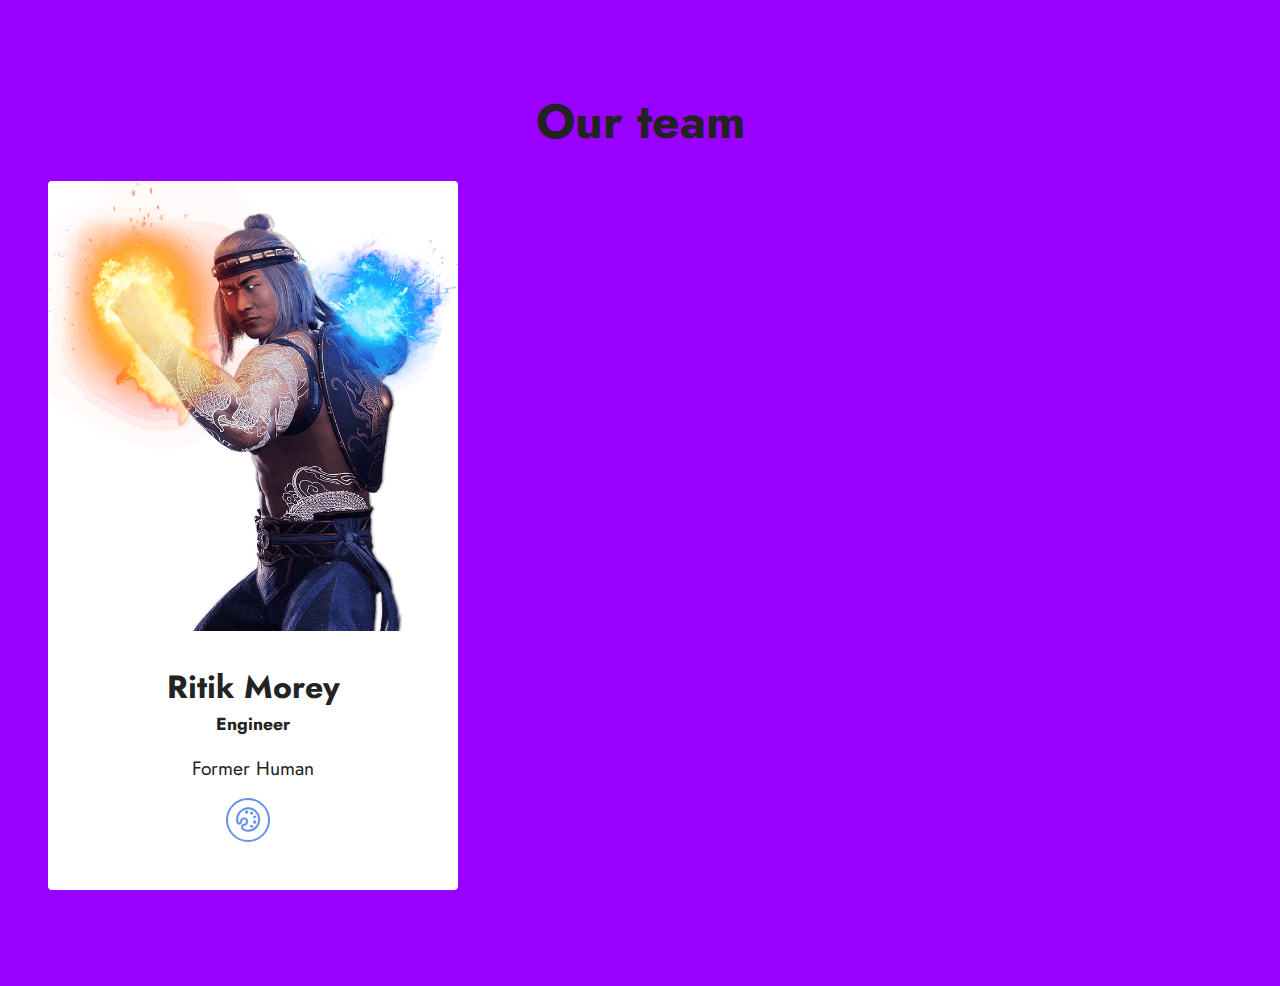
==== commit 5cd6762e: "pad" ====
--- a/index.html
+++ b/index.html
@@ -59,7 +59,7 @@
                                 <h6 class="mbr-role mbr-fonts-style align-center mb-3 display-4">
                                     <strong>Engineer</strong></h6>
                                 <p class="card-text mbr-fonts-style align-center display-7">
-                                    former child</p>
+                                    Former Human</p>
                                 <div class="social-row display-7">
                                     <div class="soc-item">
                                         <a href="page1.html" target="_blank">
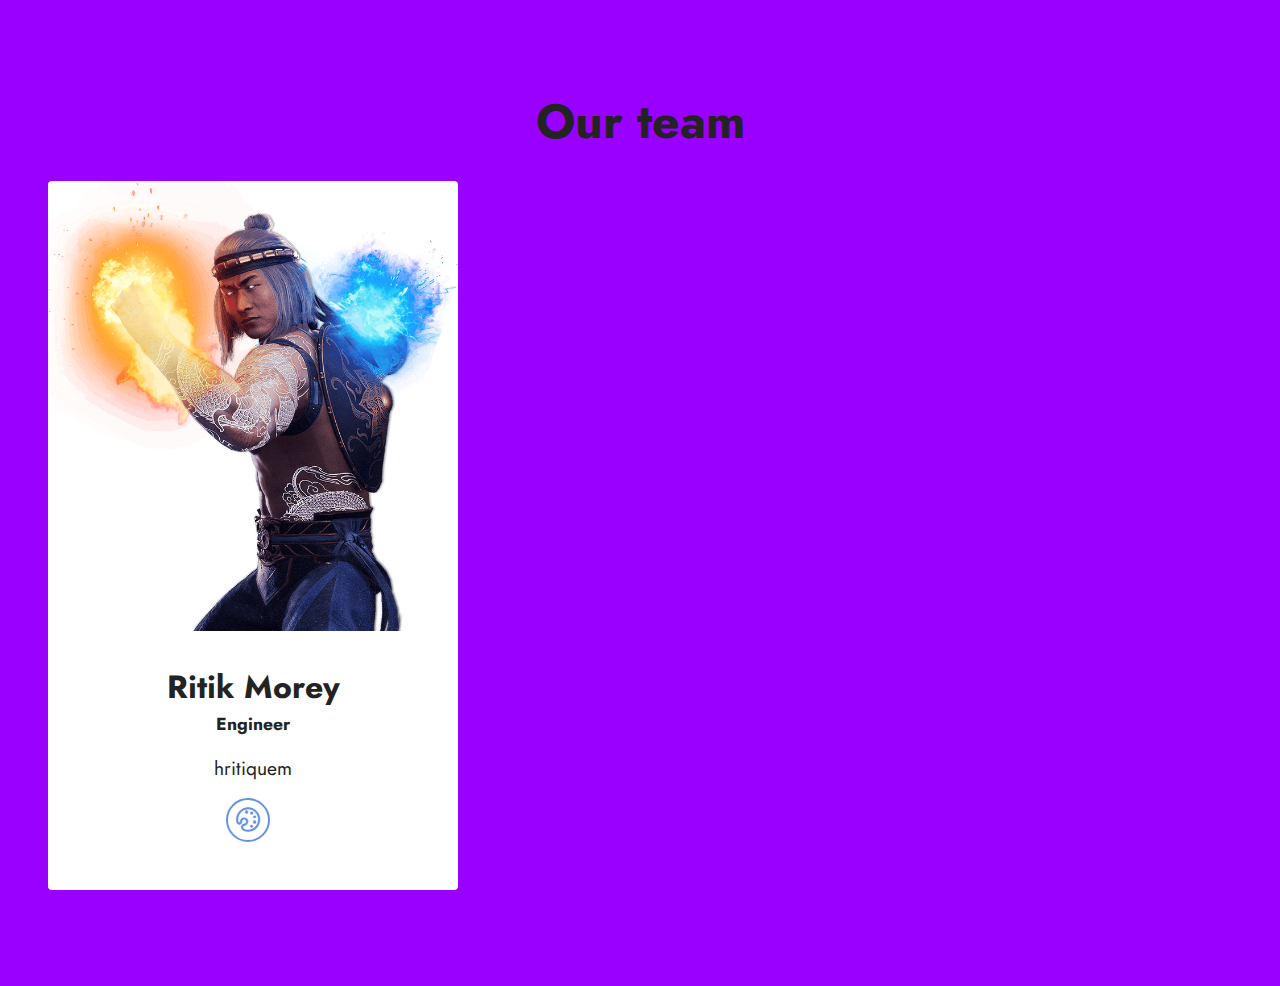
==== commit 9b1e4f22: "Update index.html" ====
--- a/index.html
+++ b/index.html
@@ -59,7 +59,7 @@
                                 <h6 class="mbr-role mbr-fonts-style align-center mb-3 display-4">
                                     <strong>Engineer</strong></h6>
                                 <p class="card-text mbr-fonts-style align-center display-7">
-                                    Former Human</p>
+                                    hritiquem</p>
                                 <div class="social-row display-7">
                                     <div class="soc-item">
                                         <a href="page1.html" target="_blank">
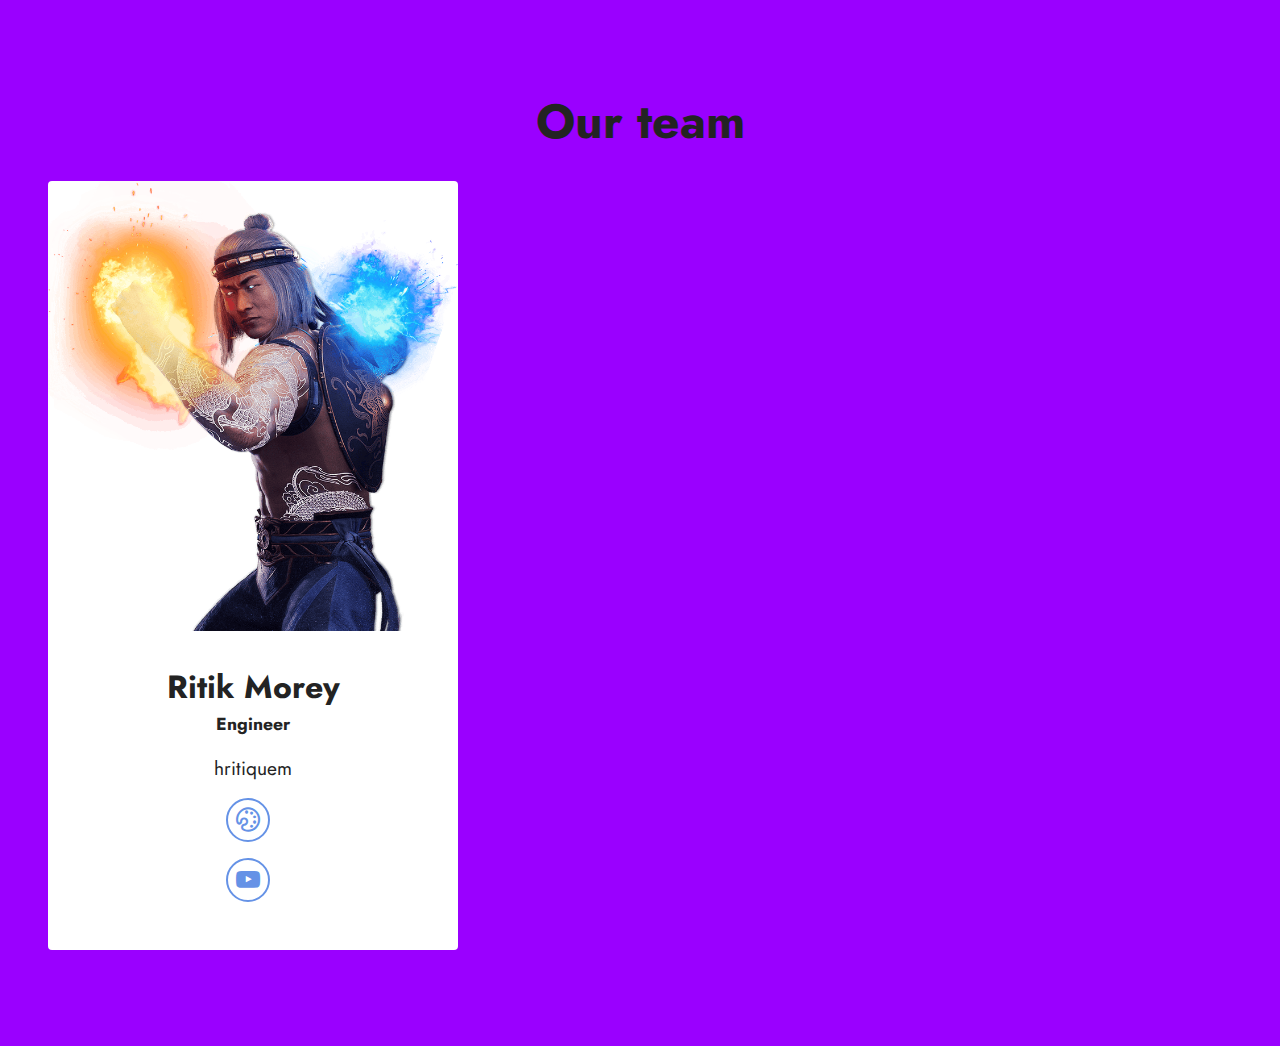
==== commit 0b193b02: "Update index.html" ====
--- a/index.html
+++ b/index.html
@@ -71,6 +71,17 @@
                                     
                                     
                                 </div>
+                                <div class="social-row display-7">
+                                    <div class="soc-item">
+                                        <a href="youtube/index.html" target="_blank">
+                                            <span class="mbr-iconfont socicon-youtube socicon"></span>
+                                        </a>
+                                    </div>
+                                    
+                                    
+                                    
+                                    
+                                </div>
                                 
                             </div>
                         </div>
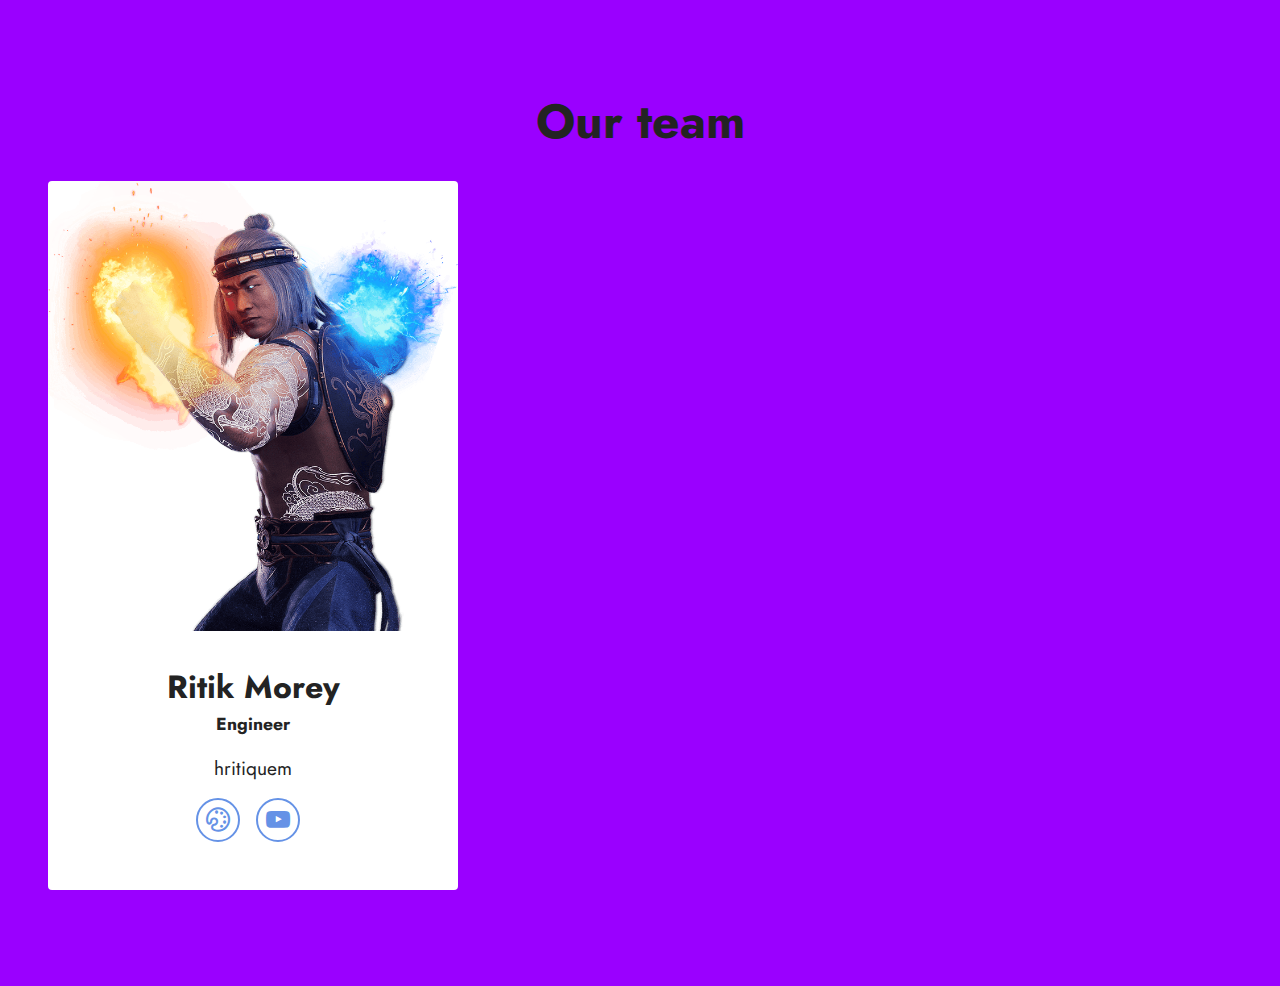
==== commit 594a6139: "n" ====
--- a/index.html
+++ b/index.html
@@ -67,16 +67,17 @@
                                         </a>
                                     </div>
                                     
+                                        <div class="soc-item">
+                                            <a href="youtube/index.html" target="_blank">
+                                                <span class="mbr-iconfont socicon-youtube socicon"></span>
+                                            </a>
+                                        </div>
+                                    
                                     
                                     
                                     
                                 </div>
-                                <div class="social-row display-7">
-                                    <div class="soc-item">
-                                        <a href="youtube/index.html" target="_blank">
-                                            <span class="mbr-iconfont socicon-youtube socicon"></span>
-                                        </a>
-                                    </div>
+                                
                                     
                                     
                                     
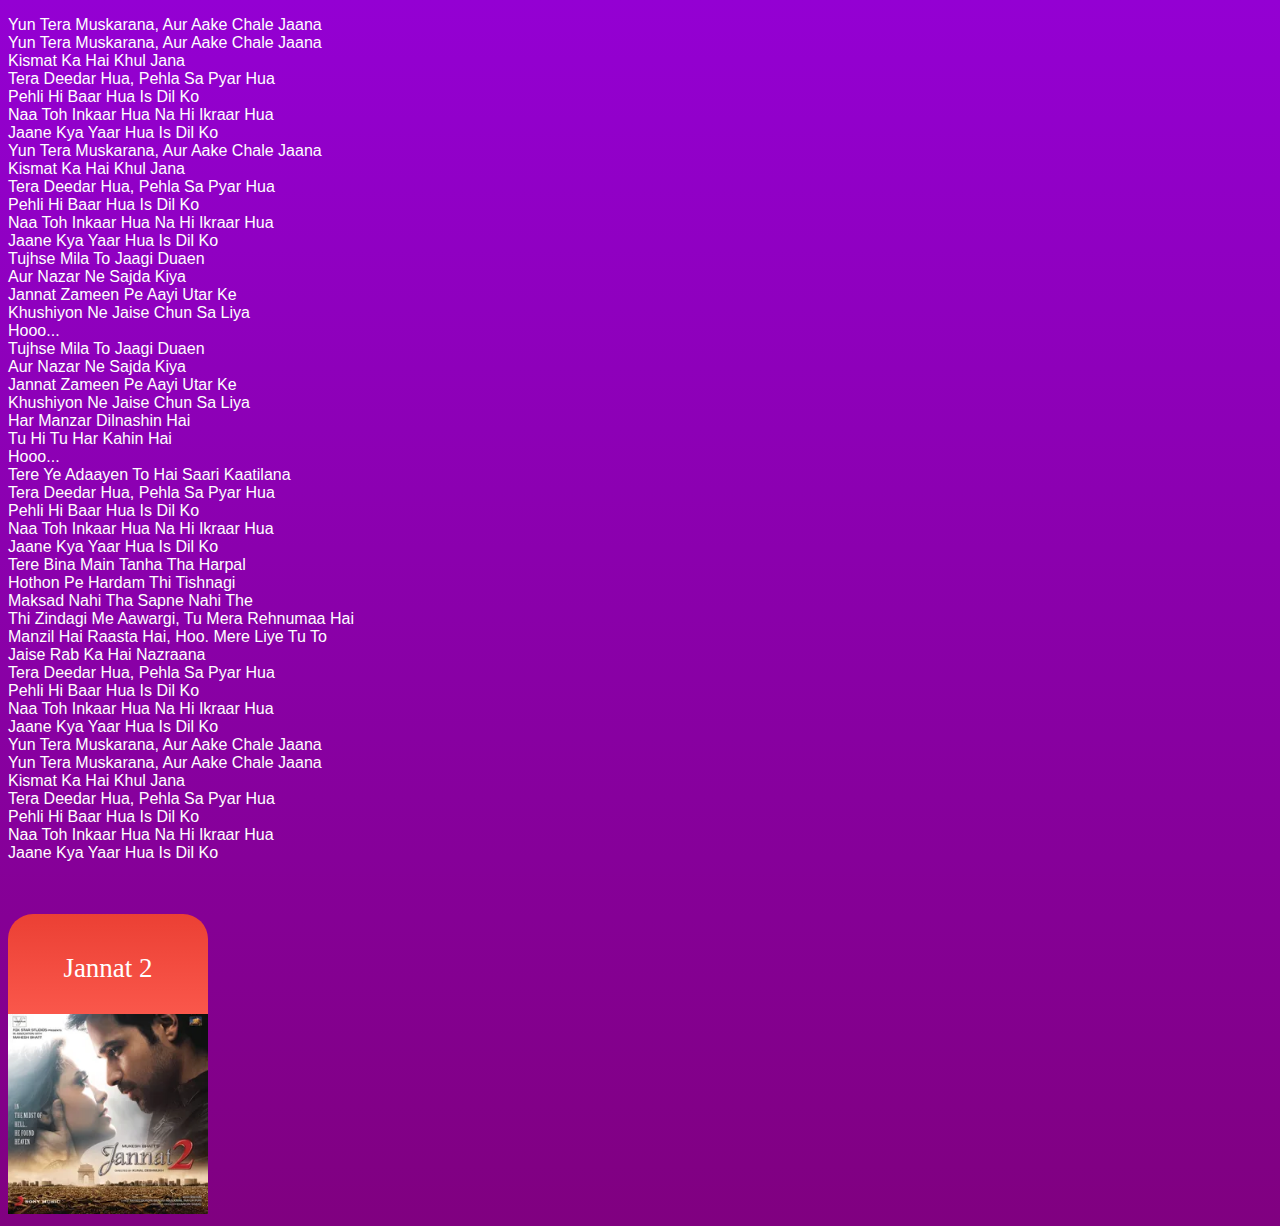
==== commit 4dc5bf17: "Add files via upload" ====
--- a/index.html
+++ b/index.html
@@ -1,101 +1,61 @@
-<!DOCTYPE html>
-<html  >
-<head>
-  <!-- Site made with Mobirise Website Builder v5.6.8, https://mobirise.com -->
-  <meta charset="UTF-8">
-  <meta http-equiv="X-UA-Compatible" content="IE=edge">
-  <meta name="generator" content="Mobirise v5.6.8, mobirise.com">
-  <meta name="twitter:card" content="summary_large_image"/>
-  <meta name="twitter:image:src" content="">
-  <meta property="og:image" content="">
-  <meta name="twitter:title" content="Home">
-  <meta name="viewport" content="width=device-width, initial-scale=1, minimum-scale=1">
-  <link rel="shortcut icon" href="assets/images/logo5.png" type="image/x-icon">
-  <meta name="description" content="">
-  
-  
-  <title>Home</title>
-  <link rel="stylesheet" href="assets/web/assets/mobirise-icons2/mobirise2.css">
-  <link rel="stylesheet" href="assets/bootstrap/css/bootstrap.min.css">
-  <link rel="stylesheet" href="assets/bootstrap/css/bootstrap-grid.min.css">
-  <link rel="stylesheet" href="assets/bootstrap/css/bootstrap-reboot.min.css">
-  <link rel="stylesheet" href="assets/socicon/css/styles.css">
-  <link rel="stylesheet" href="assets/theme/css/style.css">
-  <link rel="preload" href="https://fonts.googleapis.com/css2?family=Jost:ital,wght@0,400;0,700;1,400;1,700&display=swap&display=swap" as="style" onload="this.onload=null;this.rel='stylesheet'">
-  <noscript><link rel="stylesheet" href="https://fonts.googleapis.com/css2?family=Jost:ital,wght@0,400;0,700;1,400;1,700&display=swap&display=swap"></noscript>
-  <link rel="preload" as="style" href="assets/mobirise/css/mbr-additional.css"><link rel="stylesheet" href="assets/mobirise/css/mbr-additional.css" type="text/css">
-  
-  
-  
-  
-</head>
-<body>
-  
-  <section data-bs-version="5.1" class="slider3 mbr-embla cid-t9EJENWZpy" id="slider3-4">
-    
-
-    
-    
-    <div class="position-relative text-center">
-        <div class="col-12">
-            <h3 class="mbr-section-title mbr-fonts-style align-center mb-4 display-2">
-                <strong>Our team</strong>
-            </h3>
-            
-        </div>
-        <div class="embla" data-skip-snaps="true" data-align="center" data-contain-scroll="trimSnaps" data-auto-play-interval="5" data-draggable="true">
-            <div class="embla__viewport container-fluid">
-                <div class="embla__container">
-                    <div class="embla__slide slider-image item active" style="margin-left: 1rem; margin-right: 1rem;">
-                        <div class="card-wrap">
-                            <div class="item-wrapper position-relative">
-                                <div class="image-wrap">
-                                    <img src="assets/images/mortal-kombat-png-file-download-free.png" alt="Mobirise Website Builder" data-slide-to="1" data-bs-slide-to="1">
-                                </div>
-                            </div>
-                            <div class="content-wrap">
-                                <h5 class="mbr-section-title card-title mbr-fonts-style align-center m-0 display-5">
-                                    <strong>Ritik Morey</strong></h5>
-                                <h6 class="mbr-role mbr-fonts-style align-center mb-3 display-4">
-                                    <strong>Engineer</strong></h6>
-                                <p class="card-text mbr-fonts-style align-center display-7">
-                                    hritiquem</p>
-                                <div class="social-row display-7">
-                                    <div class="soc-item">
-                                        <a href="page1.html" target="_blank">
-                                            <span class="mbr-iconfont mobi-mbri-change-style mobi-mbri"></span>
-                                        </a>
-                                    </div>
-                                    
-                                        <div class="soc-item">
-                                            <a href="youtube/index.html" target="_blank">
-                                                <span class="mbr-iconfont socicon-youtube socicon"></span>
-                                            </a>
-                                        </div>
-                                    
-                                    
-                                    
-                                    
-                                </div>
-                                
-                                    
-                                    
-                                    
-                                    
-                                </div>
-                                
-                            </div>
-                        </div>
-                    </div>
-                    
-                    
-                    
-                </div>
-            </div>
-        </div>
-    </div>
-</section>
-  
-  
-</body>
+<!DOCTYPE html>
+<html>
+	<head>
+		<title>Learning html</title>
+		<link rel="stylesheet" type="text/css" href="coffeeshop.css">
+	</head>
+	<body style="background-image: linear-gradient(darkviolet,purple);">
+		<div class="lyrics out-of-stock tera"><p>Yun Tera Muskarana, Aur Aake Chale Jaana
+Yun Tera Muskarana, Aur Aake Chale Jaana
+Kismat Ka Hai Khul Jana
+Tera Deedar Hua, Pehla Sa Pyar Hua
+Pehli Hi Baar Hua Is Dil Ko
+Naa Toh Inkaar Hua Na Hi Ikraar Hua
+Jaane Kya Yaar Hua Is Dil Ko
+Yun Tera Muskarana, Aur Aake Chale Jaana
+Kismat Ka Hai Khul Jana
+Tera Deedar Hua, Pehla Sa Pyar Hua
+Pehli Hi Baar Hua Is Dil Ko
+Naa Toh Inkaar Hua Na Hi Ikraar Hua
+Jaane Kya Yaar Hua Is Dil Ko
+Tujhse Mila To Jaagi Duaen
+Aur Nazar Ne Sajda Kiya
+Jannat Zameen Pe Aayi Utar Ke
+Khushiyon Ne Jaise Chun Sa Liya
+Hooo...
+Tujhse Mila To Jaagi Duaen
+Aur Nazar Ne Sajda Kiya
+Jannat Zameen Pe Aayi Utar Ke
+Khushiyon Ne Jaise Chun Sa Liya
+Har Manzar Dilnashin Hai
+Tu Hi Tu Har Kahin Hai
+Hooo...
+Tere Ye Adaayen To Hai Saari Kaatilana
+Tera Deedar Hua, Pehla Sa Pyar Hua
+Pehli Hi Baar Hua Is Dil Ko
+Naa Toh Inkaar Hua Na Hi Ikraar Hua
+Jaane Kya Yaar Hua Is Dil Ko
+Tere Bina Main Tanha Tha Harpal
+Hothon Pe Hardam Thi Tishnagi
+Maksad Nahi Tha Sapne Nahi The
+Thi Zindagi Me Aawargi, Tu Mera Rehnumaa Hai
+Manzil Hai Raasta Hai, Hoo. Mere Liye Tu To
+Jaise Rab Ka Hai Nazraana
+Tera Deedar Hua, Pehla Sa Pyar Hua
+Pehli Hi Baar Hua Is Dil Ko
+Naa Toh Inkaar Hua Na Hi Ikraar Hua
+Jaane Kya Yaar Hua Is Dil Ko
+Yun Tera Muskarana, Aur Aake Chale Jaana
+Yun Tera Muskarana, Aur Aake Chale Jaana
+Kismat Ka Hai Khul Jana
+Tera Deedar Hua, Pehla Sa Pyar Hua
+Pehli Hi Baar Hua Is Dil Ko
+Naa Toh Inkaar Hua Na Hi Ikraar Hua
+Jaane Kya Yaar Hua Is Dil Ko</p>
+</div>
+<div class="movie">
+	<p><br><div id="naam">Jannat 2</div></p>
+</div>
+		<img id="cover" src="jannat.webp">
+	</body>
 </html>--- a/coffeeshop.css
+++ b/coffeeshop.css
@@ -0,0 +1,26 @@
+
+.lyrics{
+	font-family: arial;
+	white-space: pre-wrap;
+	color: white;
+	
+	}
+.movie{
+	color: white;
+	border-top-left-radius: 25px;
+	border-top-right-radius: 25px;
+	text-align: center;
+	background-image: linear-gradient(#eb4034,#fa574b);
+	font-family: Times New Roman;
+	font-size: large;
+	height: 100px;
+	width: 200px;
+}
+#naam{
+	font-family:lucida handwriting;
+	font-size: 150%;
+}
+#cover{
+	height: 200px;
+	width: 200px;
+}